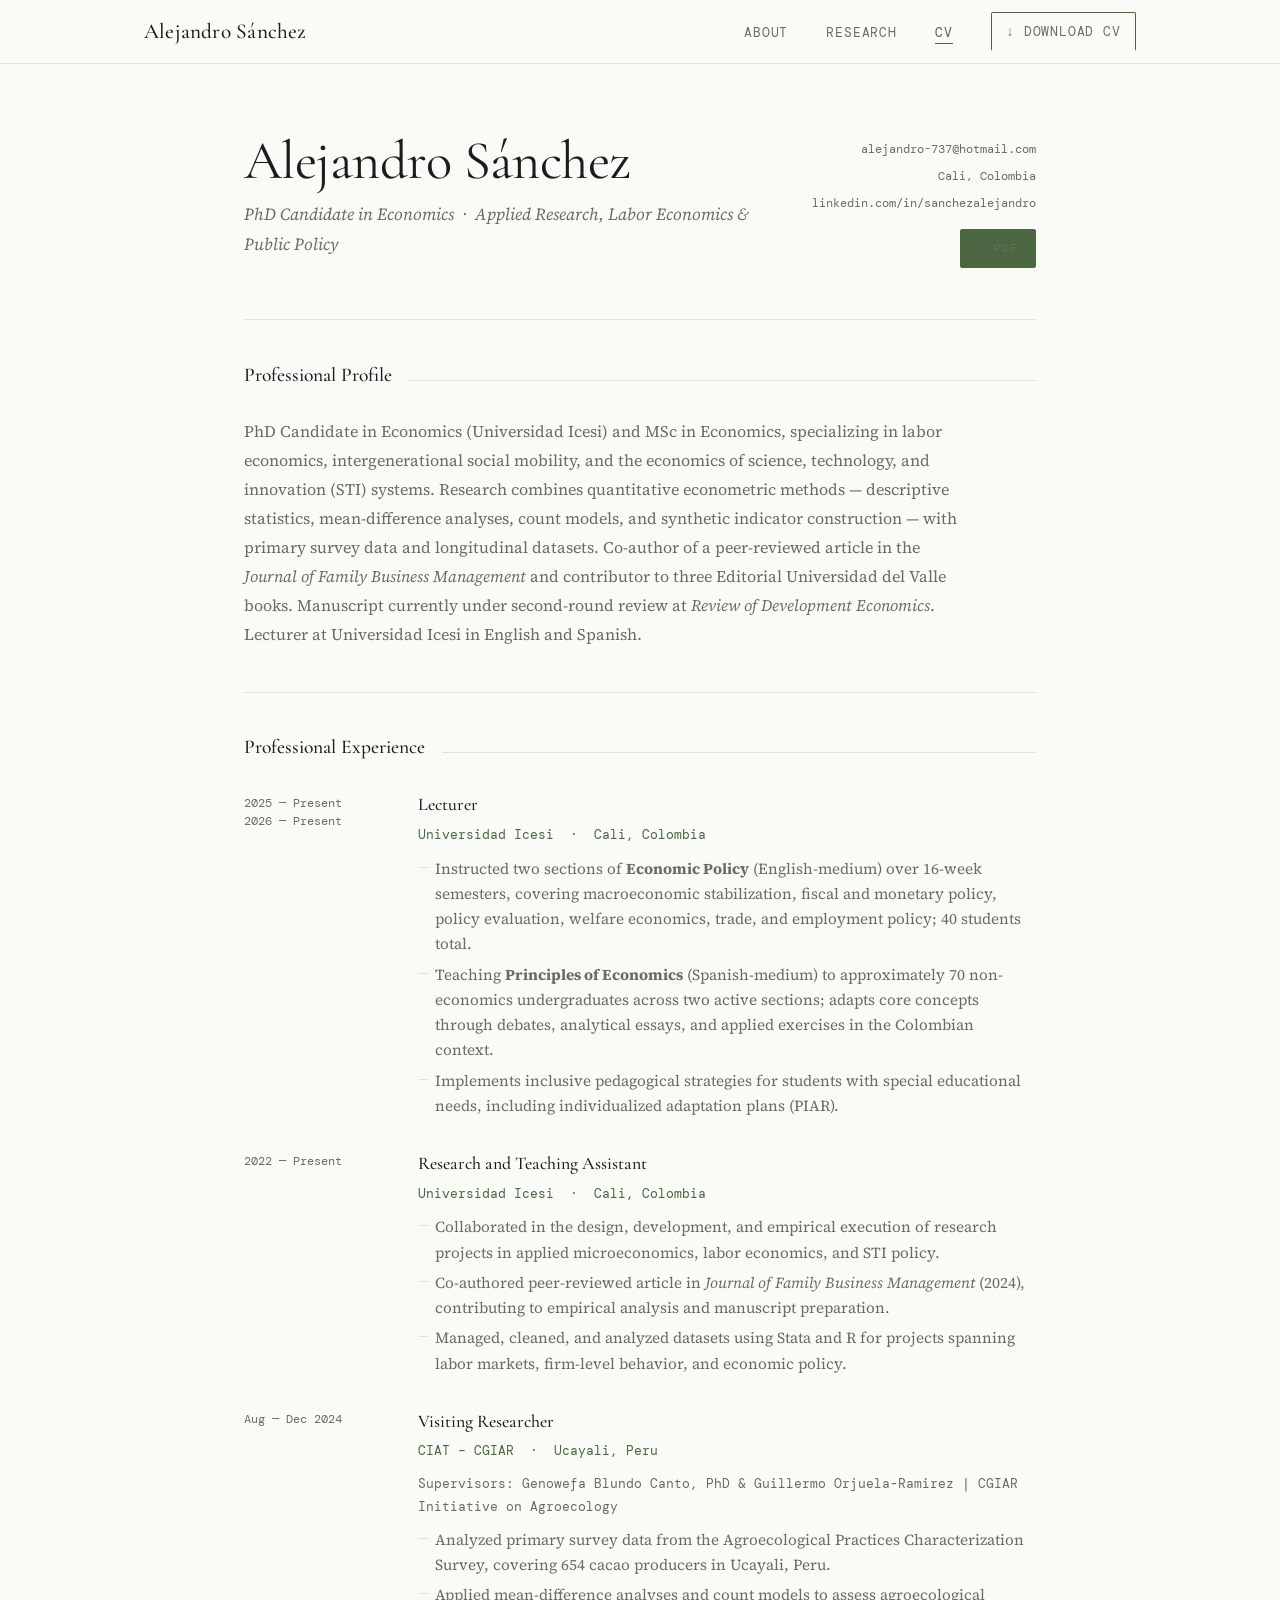
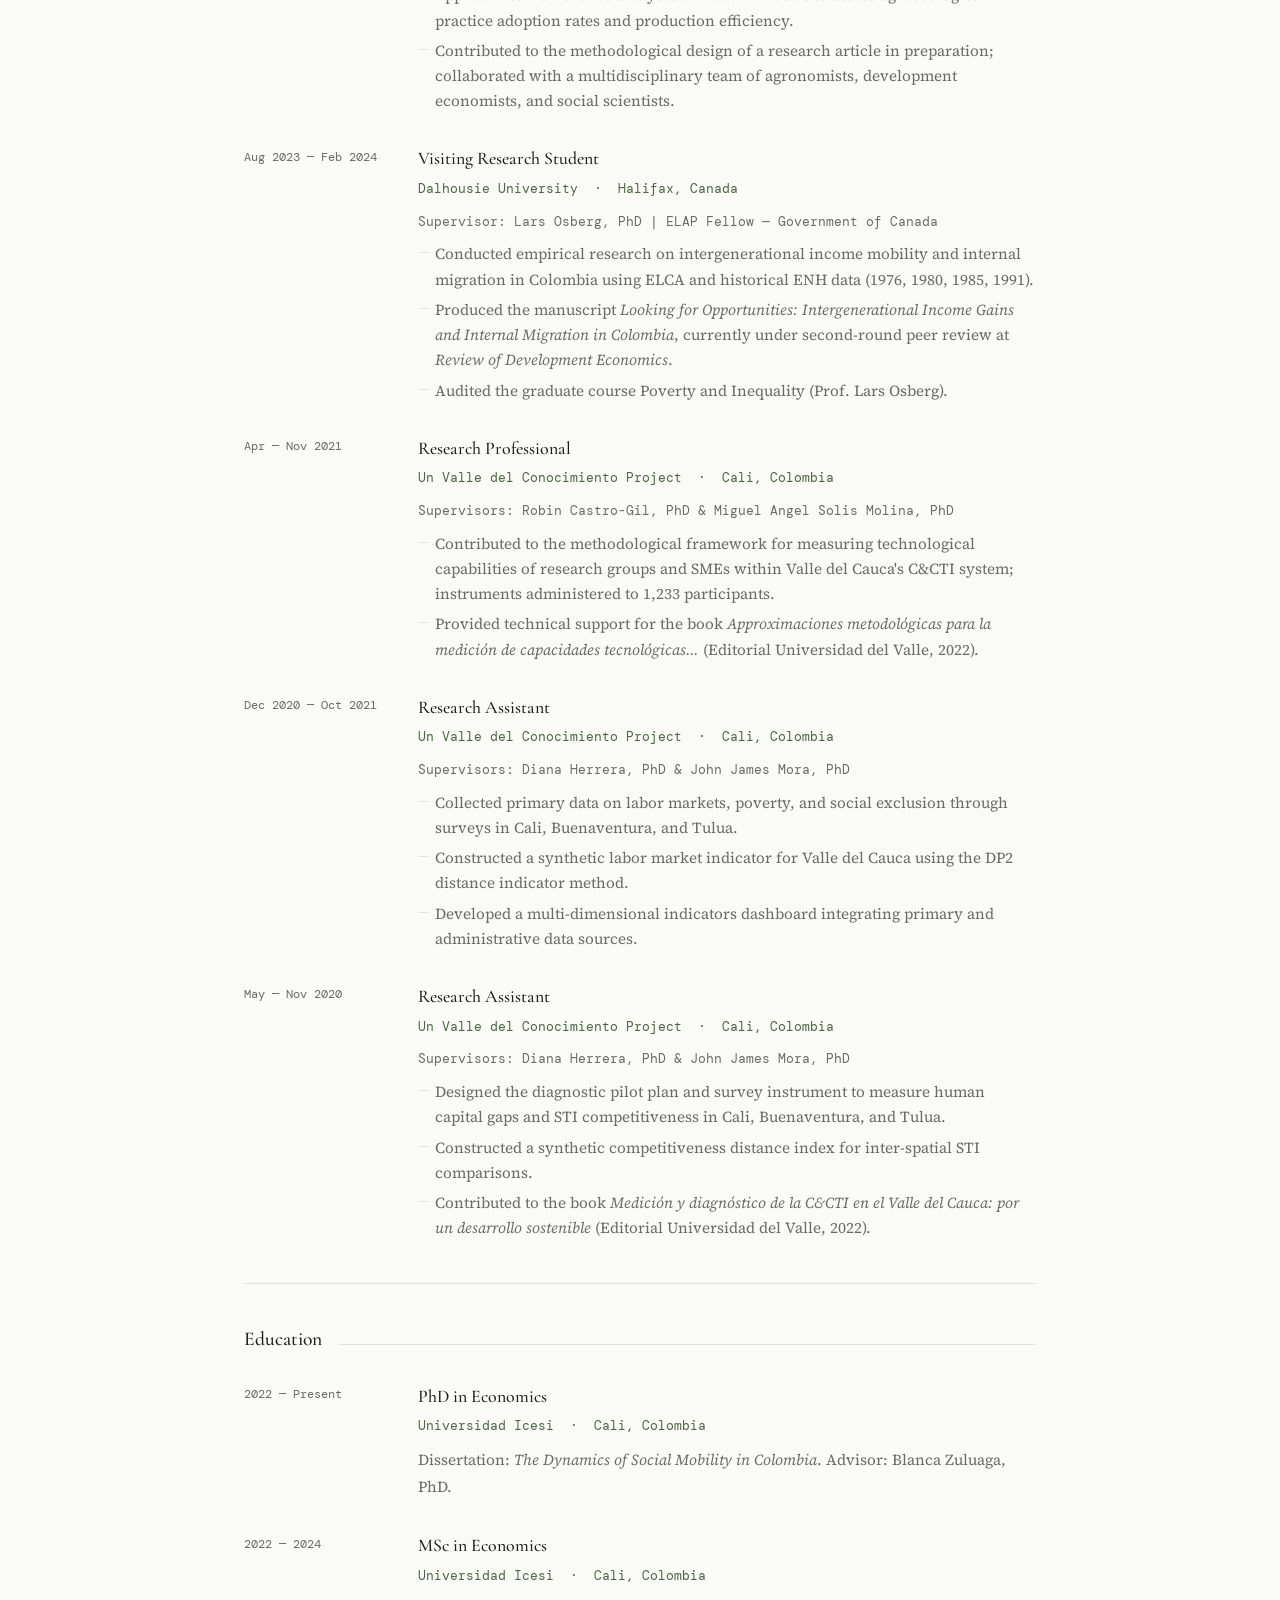
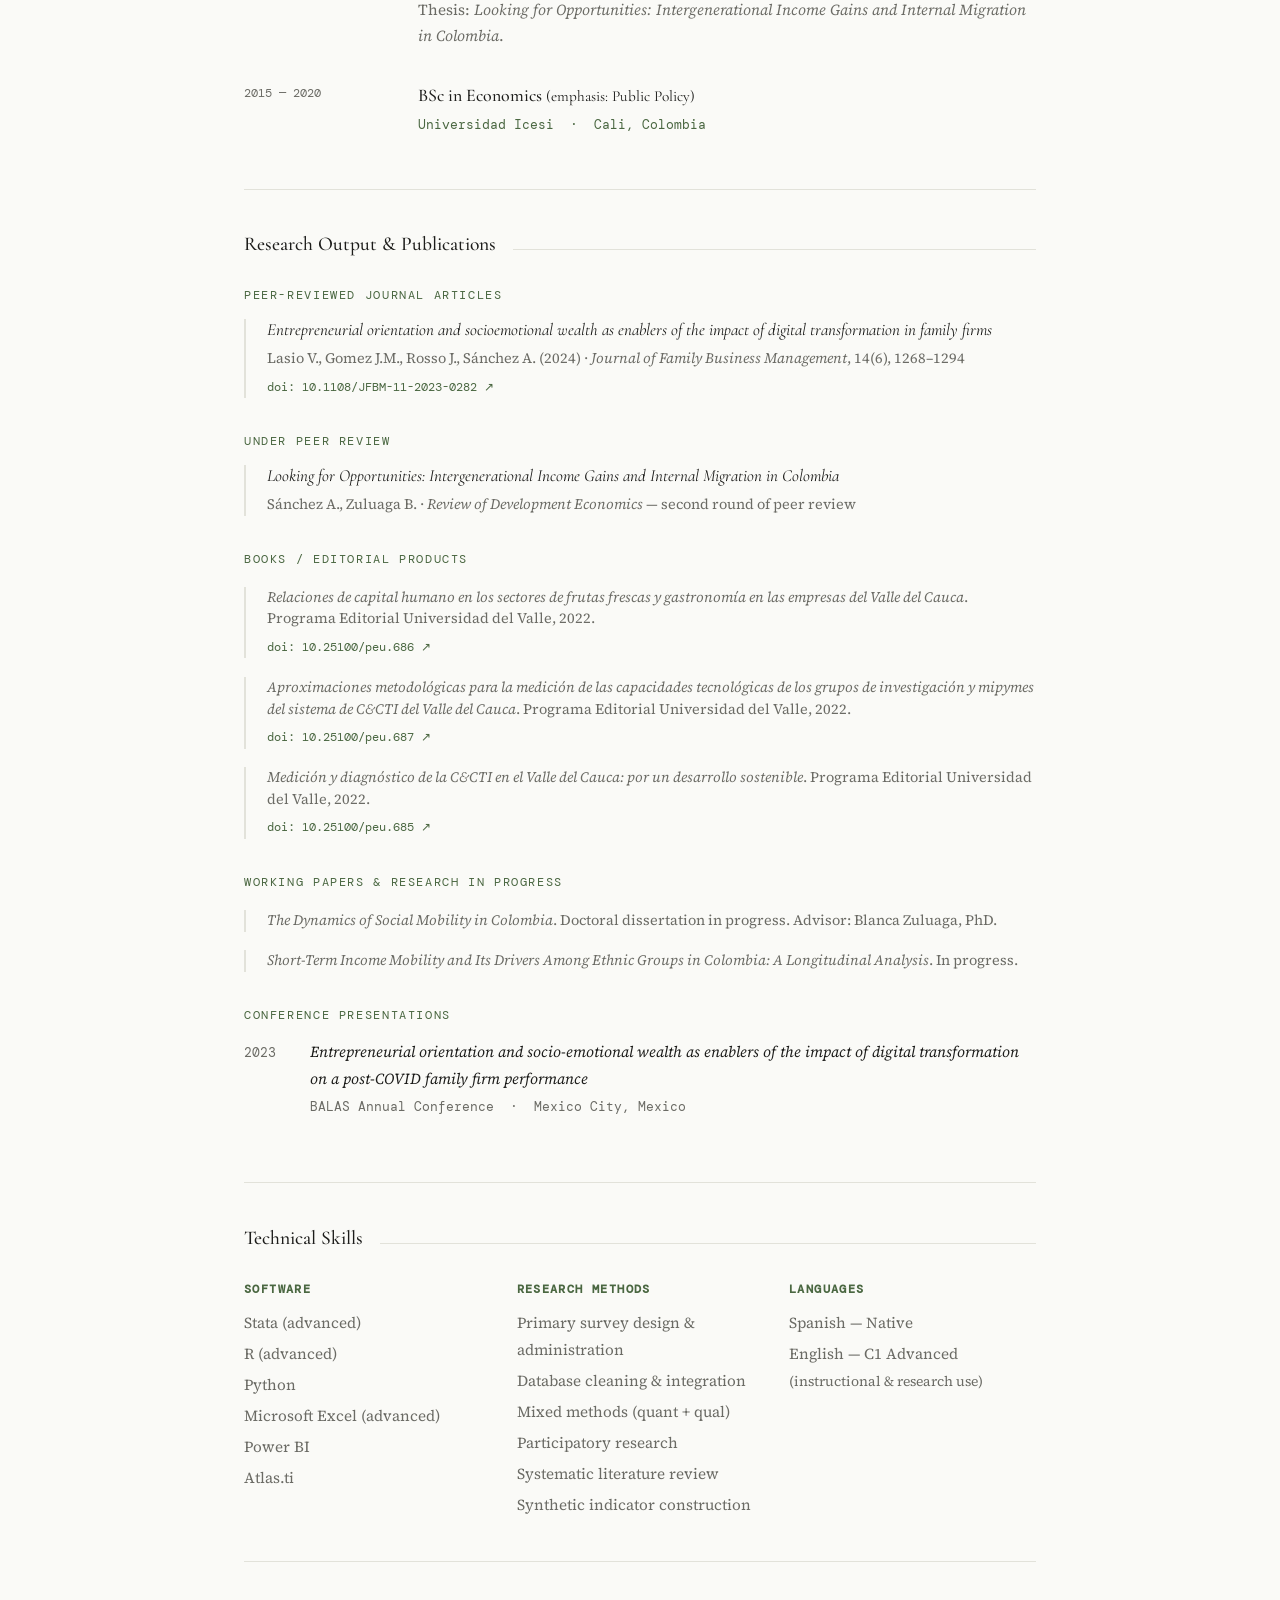
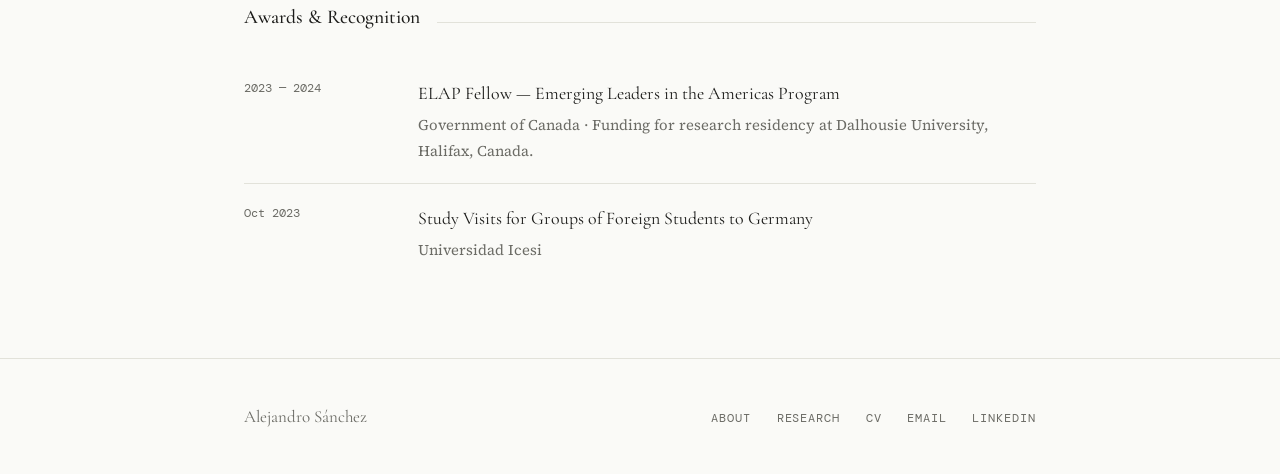
==== cv.html @ cd6d00a6 "Initial website upload" ====
<!DOCTYPE html>
<html lang="en">
<head>
  <meta charset="UTF-8" />
  <meta name="viewport" content="width=device-width, initial-scale=1.0" />
  <title>CV — Alejandro Sánchez</title>
  <meta name="description" content="Curriculum Vitae of Alejandro Sánchez, PhD Candidate in Economics at Universidad Icesi." />
  <link rel="stylesheet" href="styles.css" />
</head>
<body>

  <!-- ── Navigation ──────────────────────────────────────── -->
  <nav aria-label="Main navigation">
    <div class="nav-inner">
      <a href="index.html" class="nav-brand">Alejandro Sánchez</a>
      <button class="nav-toggle" aria-label="Toggle menu" aria-expanded="false">
        <span></span><span></span><span></span>
      </button>
      <ul class="nav-links">
        <li><a href="index.html">About</a></li>
        <li><a href="research.html">Research</a></li>
        <li><a href="cv.html">CV</a></li>
        <li>
          <a href="YOUR_CV_FILE.pdf" class="btn btn-outline" download style="padding: 0.4rem 0.85rem; border-radius: 2px;">
            ↓ Download CV
          </a>
        </li>
      </ul>
    </div>
  </nav>

  <!-- ── Main ────────────────────────────────────────────── -->
  <main>
    <div class="container">

      <!-- CV Header -->
      <div class="cv-header">
        <div>
          <div class="cv-name">Alejandro Sánchez</div>
          <div class="cv-headline">PhD Candidate in Economics &nbsp;·&nbsp; Applied Research, Labor Economics &amp; Public Policy</div>
        </div>
        <div class="cv-contact-inline">
          <a href="mailto:alejandro-737@hotmail.com">alejandro-737@hotmail.com</a>
          <span>Cali, Colombia</span>
          <a href="https://linkedin.com/in/sanchezalejandro" target="_blank" rel="noopener">linkedin.com/in/sanchezalejandro</a>
          <a href="YOUR_CV_FILE.pdf" class="btn btn-primary" download style="margin-top: 0.5rem; padding: 0.45rem 1rem;">↓ PDF</a>
        </div>
      </div>

      <!-- Professional Profile -->
      <div class="cv-section">
        <div class="cv-section-head"><h2>Professional Profile</h2></div>
        <p style="font-size: 0.95rem; line-height: 1.8; color: var(--text-muted); max-width: 720px;">
          PhD Candidate in Economics (Universidad Icesi) and MSc in Economics, specializing in labor economics, intergenerational social mobility, and the economics of science, technology, and innovation (STI) systems. Research combines quantitative econometric methods — descriptive statistics, mean-difference analyses, count models, and synthetic indicator construction — with primary survey data and longitudinal datasets. Co-author of a peer-reviewed article in the <em>Journal of Family Business Management</em> and contributor to three Editorial Universidad del Valle books. Manuscript currently under second-round review at <em>Review of Development Economics</em>. Lecturer at Universidad Icesi in English and Spanish.
        </p>
      </div>

      <!-- Professional Experience -->
      <div class="cv-section">
        <div class="cv-section-head"><h2>Professional Experience</h2></div>

        <!-- Lecturer -->
        <div class="cv-entry">
          <div class="cv-entry-date">2025 — Present<br>2026 — Present</div>
          <div class="cv-entry-content">
            <h3>Lecturer</h3>
            <div class="cv-org">Universidad Icesi &nbsp;·&nbsp; Cali, Colombia</div>
            <ul>
              <li>Instructed two sections of <strong>Economic Policy</strong> (English-medium) over 16-week semesters, covering macroeconomic stabilization, fiscal and monetary policy, policy evaluation, welfare economics, trade, and employment policy; 40 students total.</li>
              <li>Teaching <strong>Principles of Economics</strong> (Spanish-medium) to approximately 70 non-economics undergraduates across two active sections; adapts core concepts through debates, analytical essays, and applied exercises in the Colombian context.</li>
              <li>Implements inclusive pedagogical strategies for students with special educational needs, including individualized adaptation plans (PIAR).</li>
            </ul>
          </div>
        </div>

        <!-- RA/TA -->
        <div class="cv-entry">
          <div class="cv-entry-date">2022 — Present</div>
          <div class="cv-entry-content">
            <h3>Research and Teaching Assistant</h3>
            <div class="cv-org">Universidad Icesi &nbsp;·&nbsp; Cali, Colombia</div>
            <ul>
              <li>Collaborated in the design, development, and empirical execution of research projects in applied microeconomics, labor economics, and STI policy.</li>
              <li>Co-authored peer-reviewed article in <em>Journal of Family Business Management</em> (2024), contributing to empirical analysis and manuscript preparation.</li>
              <li>Managed, cleaned, and analyzed datasets using Stata and R for projects spanning labor markets, firm-level behavior, and economic policy.</li>
            </ul>
          </div>
        </div>

        <!-- CIAT -->
        <div class="cv-entry">
          <div class="cv-entry-date">Aug — Dec 2024</div>
          <div class="cv-entry-content">
            <h3>Visiting Researcher</h3>
            <div class="cv-org">CIAT – CGIAR &nbsp;·&nbsp; Ucayali, Peru</div>
            <p style="font-size:0.78rem; color: var(--text-muted); margin-bottom: 0.5rem; font-family: var(--font-mono);">Supervisors: Genowefa Blundo Canto, PhD &amp; Guillermo Orjuela-Ramirez | CGIAR Initiative on Agroecology</p>
            <ul>
              <li>Analyzed primary survey data from the Agroecological Practices Characterization Survey, covering 654 cacao producers in Ucayali, Peru.</li>
              <li>Applied mean-difference analyses and count models to assess agroecological practice adoption rates and production efficiency.</li>
              <li>Contributed to the methodological design of a research article in preparation; collaborated with a multidisciplinary team of agronomists, development economists, and social scientists.</li>
            </ul>
          </div>
        </div>

        <!-- Dalhousie -->
        <div class="cv-entry">
          <div class="cv-entry-date">Aug 2023 — Feb 2024</div>
          <div class="cv-entry-content">
            <h3>Visiting Research Student</h3>
            <div class="cv-org">Dalhousie University &nbsp;·&nbsp; Halifax, Canada</div>
            <p style="font-size:0.78rem; color: var(--text-muted); margin-bottom: 0.5rem; font-family: var(--font-mono);">Supervisor: Lars Osberg, PhD | ELAP Fellow — Government of Canada</p>
            <ul>
              <li>Conducted empirical research on intergenerational income mobility and internal migration in Colombia using ELCA and historical ENH data (1976, 1980, 1985, 1991).</li>
              <li>Produced the manuscript <em>Looking for Opportunities: Intergenerational Income Gains and Internal Migration in Colombia</em>, currently under second-round peer review at <em>Review of Development Economics</em>.</li>
              <li>Audited the graduate course Poverty and Inequality (Prof. Lars Osberg).</li>
            </ul>
          </div>
        </div>

        <!-- Research Professional -->
        <div class="cv-entry">
          <div class="cv-entry-date">Apr — Nov 2021</div>
          <div class="cv-entry-content">
            <h3>Research Professional</h3>
            <div class="cv-org">Un Valle del Conocimiento Project &nbsp;·&nbsp; Cali, Colombia</div>
            <p style="font-size:0.78rem; color: var(--text-muted); margin-bottom: 0.5rem; font-family: var(--font-mono);">Supervisors: Robin Castro-Gil, PhD &amp; Miguel Angel Solis Molina, PhD</p>
            <ul>
              <li>Contributed to the methodological framework for measuring technological capabilities of research groups and SMEs within Valle del Cauca's C&amp;CTI system; instruments administered to 1,233 participants.</li>
              <li>Provided technical support for the book <em>Approximaciones metodológicas para la medición de capacidades tecnológicas…</em> (Editorial Universidad del Valle, 2022).</li>
            </ul>
          </div>
        </div>

        <!-- RA 2020–2021 -->
        <div class="cv-entry">
          <div class="cv-entry-date">Dec 2020 — Oct 2021</div>
          <div class="cv-entry-content">
            <h3>Research Assistant</h3>
            <div class="cv-org">Un Valle del Conocimiento Project &nbsp;·&nbsp; Cali, Colombia</div>
            <p style="font-size:0.78rem; color: var(--text-muted); margin-bottom: 0.5rem; font-family: var(--font-mono);">Supervisors: Diana Herrera, PhD &amp; John James Mora, PhD</p>
            <ul>
              <li>Collected primary data on labor markets, poverty, and social exclusion through surveys in Cali, Buenaventura, and Tulua.</li>
              <li>Constructed a synthetic labor market indicator for Valle del Cauca using the DP2 distance indicator method.</li>
              <li>Developed a multi-dimensional indicators dashboard integrating primary and administrative data sources.</li>
            </ul>
          </div>
        </div>

        <!-- RA 2020 -->
        <div class="cv-entry">
          <div class="cv-entry-date">May — Nov 2020</div>
          <div class="cv-entry-content">
            <h3>Research Assistant</h3>
            <div class="cv-org">Un Valle del Conocimiento Project &nbsp;·&nbsp; Cali, Colombia</div>
            <p style="font-size:0.78rem; color: var(--text-muted); margin-bottom: 0.5rem; font-family: var(--font-mono);">Supervisors: Diana Herrera, PhD &amp; John James Mora, PhD</p>
            <ul>
              <li>Designed the diagnostic pilot plan and survey instrument to measure human capital gaps and STI competitiveness in Cali, Buenaventura, and Tulua.</li>
              <li>Constructed a synthetic competitiveness distance index for inter-spatial STI comparisons.</li>
              <li>Contributed to the book <em>Medición y diagnóstico de la C&amp;CTI en el Valle del Cauca: por un desarrollo sostenible</em> (Editorial Universidad del Valle, 2022).</li>
            </ul>
          </div>
        </div>

      </div><!-- /Experience -->

      <!-- Education -->
      <div class="cv-section">
        <div class="cv-section-head"><h2>Education</h2></div>

        <div class="cv-entry">
          <div class="cv-entry-date">2022 — Present</div>
          <div class="cv-entry-content">
            <h3>PhD in Economics</h3>
            <div class="cv-org">Universidad Icesi &nbsp;·&nbsp; Cali, Colombia</div>
            <p style="font-size: 0.9rem; color: var(--text-muted);">Dissertation: <em>The Dynamics of Social Mobility in Colombia</em>. Advisor: Blanca Zuluaga, PhD.</p>
          </div>
        </div>

        <div class="cv-entry">
          <div class="cv-entry-date">2022 — 2024</div>
          <div class="cv-entry-content">
            <h3>MSc in Economics</h3>
            <div class="cv-org">Universidad Icesi &nbsp;·&nbsp; Cali, Colombia</div>
            <p style="font-size: 0.9rem; color: var(--text-muted);">Thesis: <em>Looking for Opportunities: Intergenerational Income Gains and Internal Migration in Colombia</em>.</p>
          </div>
        </div>

        <div class="cv-entry">
          <div class="cv-entry-date">2015 — 2020</div>
          <div class="cv-entry-content">
            <h3>BSc in Economics <span style="font-weight:400; font-size: 0.9rem;">(emphasis: Public Policy)</span></h3>
            <div class="cv-org">Universidad Icesi &nbsp;·&nbsp; Cali, Colombia</div>
          </div>
        </div>
      </div>

      <!-- Research Output -->
      <div class="cv-section">
        <div class="cv-section-head"><h2>Research Output &amp; Publications</h2></div>

        <div style="margin-bottom: 2rem;">
          <div class="section-label" style="margin-bottom: 0.75rem;">Peer-Reviewed Journal Articles</div>
          <div class="pub-item" style="margin-left: 0;">
            <div class="pub-title" style="font-size: 1rem;">Entrepreneurial orientation and socioemotional wealth as enablers of the impact of digital transformation in family firms</div>
            <div class="pub-meta" style="font-size: 0.85rem;">Lasio V., Gomez J.M., Rosso J., Sánchez A. (2024) · <em>Journal of Family Business Management</em>, 14(6), 1268–1294</div>
            <div class="pub-doi"><a href="https://doi.org/10.1108/JFBM-11-2023-0282" target="_blank" rel="noopener">doi: 10.1108/JFBM-11-2023-0282 ↗</a></div>
          </div>
        </div>

        <div style="margin-bottom: 2rem;">
          <div class="section-label" style="margin-bottom: 0.75rem;">Under Peer Review</div>
          <div class="pub-item" style="margin-left: 0;">
            <div class="pub-title" style="font-size: 1rem;">Looking for Opportunities: Intergenerational Income Gains and Internal Migration in Colombia</div>
            <div class="pub-meta" style="font-size: 0.85rem;">Sánchez A., Zuluaga B. · <em>Review of Development Economics</em> — second round of peer review</div>
          </div>
        </div>

        <div style="margin-bottom: 2rem;">
          <div class="section-label" style="margin-bottom: 0.75rem;">Books / Editorial Products</div>
          <div class="pub-list" style="gap: 1.1rem;">
            <div class="pub-item" style="margin-left: 0;">
              <div class="pub-meta" style="font-size: 0.85rem;"><em>Relaciones de capital humano en los sectores de frutas frescas y gastronomía en las empresas del Valle del Cauca</em>. Programa Editorial Universidad del Valle, 2022.</div>
              <div class="pub-doi"><a href="https://doi.org/10.25100/peu.686" target="_blank" rel="noopener">doi: 10.25100/peu.686 ↗</a></div>
            </div>
            <div class="pub-item" style="margin-left: 0;">
              <div class="pub-meta" style="font-size: 0.85rem;"><em>Aproximaciones metodológicas para la medición de las capacidades tecnológicas de los grupos de investigación y mipymes del sistema de C&amp;CTI del Valle del Cauca</em>. Programa Editorial Universidad del Valle, 2022.</div>
              <div class="pub-doi"><a href="https://doi.org/10.25100/peu.687" target="_blank" rel="noopener">doi: 10.25100/peu.687 ↗</a></div>
            </div>
            <div class="pub-item" style="margin-left: 0;">
              <div class="pub-meta" style="font-size: 0.85rem;"><em>Medición y diagnóstico de la C&amp;CTI en el Valle del Cauca: por un desarrollo sostenible</em>. Programa Editorial Universidad del Valle, 2022.</div>
              <div class="pub-doi"><a href="https://doi.org/10.25100/peu.685" target="_blank" rel="noopener">doi: 10.25100/peu.685 ↗</a></div>
            </div>
          </div>
        </div>

        <div style="margin-bottom: 2rem;">
          <div class="section-label" style="margin-bottom: 0.75rem;">Working Papers &amp; Research in Progress</div>
          <div class="pub-list" style="gap: 1.1rem;">
            <div class="pub-item" style="margin-left: 0;">
              <div class="pub-meta" style="font-size: 0.85rem;"><em>The Dynamics of Social Mobility in Colombia</em>. Doctoral dissertation in progress. Advisor: Blanca Zuluaga, PhD.</div>
            </div>
            <div class="pub-item" style="margin-left: 0;">
              <div class="pub-meta" style="font-size: 0.85rem;"><em>Short-Term Income Mobility and Its Drivers Among Ethnic Groups in Colombia: A Longitudinal Analysis</em>. In progress.</div>
            </div>
          </div>
        </div>

        <div>
          <div class="section-label" style="margin-bottom: 0.75rem;">Conference Presentations</div>
          <div class="conf-item" style="padding-top: 0;">
            <div class="conf-year">2023</div>
            <div class="conf-detail">
              <div class="conf-title" style="font-size: 0.9rem;">Entrepreneurial orientation and socio-emotional wealth as enablers of the impact of digital transformation on a post-COVID family firm performance</div>
              <div class="conf-venue">BALAS Annual Conference &nbsp;·&nbsp; Mexico City, Mexico</div>
            </div>
          </div>
        </div>
      </div>

      <!-- Technical Skills -->
      <div class="cv-section">
        <div class="cv-section-head"><h2>Technical Skills</h2></div>
        <div class="skills-columns">
          <div class="skill-group">
            <h4>Software</h4>
            <ul>
              <li>Stata (advanced)</li>
              <li>R (advanced)</li>
              <li>Python</li>
              <li>Microsoft Excel (advanced)</li>
              <li>Power BI</li>
              <li>Atlas.ti</li>
            </ul>
          </div>
          <div class="skill-group">
            <h4>Research Methods</h4>
            <ul>
              <li>Primary survey design &amp; administration</li>
              <li>Database cleaning &amp; integration</li>
              <li>Mixed methods (quant + qual)</li>
              <li>Participatory research</li>
              <li>Systematic literature review</li>
              <li>Synthetic indicator construction</li>
            </ul>
          </div>
          <div class="skill-group">
            <h4>Languages</h4>
            <ul>
              <li>Spanish — Native</li>
              <li>English — C1 Advanced<br><span style="font-size:0.82rem; color: var(--text-muted);">(instructional &amp; research use)</span></li>
            </ul>
          </div>
        </div>
      </div>

      <!-- Awards -->
      <div class="cv-section" style="border-bottom: none;">
        <div class="cv-section-head"><h2>Awards &amp; Recognition</h2></div>

        <div class="award-item">
          <div class="award-year">2023 — 2024</div>
          <div class="award-detail">
            <h4>ELAP Fellow — Emerging Leaders in the Americas Program</h4>
            <p>Government of Canada · Funding for research residency at Dalhousie University, Halifax, Canada.</p>
          </div>
        </div>

        <div class="award-item">
          <div class="award-year">Oct 2023</div>
          <div class="award-detail">
            <h4>Study Visits for Groups of Foreign Students to Germany</h4>
            <p>Universidad Icesi</p>
          </div>
        </div>

      </div>

    </div><!-- /.container -->
  </main>

  <!-- ── Footer ───────────────────────────────────────────── -->
  <footer>
    <div class="container footer-inner">
      <span class="footer-name">Alejandro Sánchez</span>
      <ul class="footer-links">
        <li><a href="index.html">About</a></li>
        <li><a href="research.html">Research</a></li>
        <li><a href="cv.html">CV</a></li>
        <li><a href="mailto:alejandro-737@hotmail.com">Email</a></li>
        <li><a href="https://linkedin.com/in/sanchezalejandro" target="_blank" rel="noopener">LinkedIn</a></li>
      </ul>
    </div>
  </footer>

  <script src="script.js"></script>
</body>
</html>
---- styles.css ----
/* ============================================================
   styles.css — Alejandro Sánchez Academic Personal Site
   Theme: Quiet Editorial / Scholarly Minimalism
   ============================================================ */

/* ── Google Fonts ─────────────────────────────────────────── */
@import url('https://fonts.googleapis.com/css2?family=Cormorant+Garamond:ital,wght@0,300;0,400;0,500;0,600;1,300;1,400&family=Source+Serif+4:ital,opsz,wght@0,8..60,300;0,8..60,400;0,8..60,600;1,8..60,300;1,8..60,400&family=DM+Mono:wght@300;400&display=swap');

/* ── CSS Custom Properties ────────────────────────────────── */
:root {
  --bg:           #FAFAF7;
  --bg-alt:       #F3F3EE;
  --text:         #1C1C1A;
  --text-muted:   #6B6B65;
  --accent:       #4A6741;
  --accent-light: #E8EFDF;
  --border:       #E2E2DA;
  --white:        #FFFFFF;

  --font-display: 'Cormorant Garamond', Georgia, serif;
  --font-body:    'Source Serif 4', Georgia, serif;
  --font-mono:    'DM Mono', 'Courier New', monospace;

  --nav-h:        64px;
  --max-w:        860px;
  --max-w-wide:   1060px;

  --transition:   0.18s ease;
}

/* ── Reset & Base ─────────────────────────────────────────── */
*, *::before, *::after { box-sizing: border-box; margin: 0; padding: 0; }

html { scroll-behavior: smooth; font-size: 17px; }

body {
  font-family: var(--font-body);
  background: var(--bg);
  color: var(--text);
  line-height: 1.75;
  -webkit-font-smoothing: antialiased;
}

img { display: block; max-width: 100%; }

a {
  color: var(--accent);
  text-decoration: none;
  transition: opacity var(--transition);
}
a:hover { opacity: 0.72; }

/* ── Navigation ───────────────────────────────────────────── */
nav {
  position: fixed;
  top: 0; left: 0; right: 0;
  height: var(--nav-h);
  background: rgba(250, 250, 247, 0.94);
  backdrop-filter: blur(8px);
  -webkit-backdrop-filter: blur(8px);
  border-bottom: 1px solid var(--border);
  z-index: 100;
  display: flex;
  align-items: center;
}

.nav-inner {
  width: 100%;
  max-width: var(--max-w-wide);
  margin: 0 auto;
  padding: 0 2rem;
  display: flex;
  align-items: center;
  justify-content: space-between;
}

.nav-brand {
  font-family: var(--font-display);
  font-size: 1.25rem;
  font-weight: 500;
  color: var(--text);
  letter-spacing: 0.01em;
}
.nav-brand:hover { opacity: 1; color: var(--accent); }

.nav-links {
  display: flex;
  gap: 2.25rem;
  list-style: none;
  align-items: center;
}

.nav-links a {
  font-family: var(--font-mono);
  font-size: 0.78rem;
  font-weight: 400;
  letter-spacing: 0.06em;
  text-transform: uppercase;
  color: var(--text-muted);
  transition: color var(--transition);
  padding-bottom: 2px;
  border-bottom: 1px solid transparent;
}
.nav-links a:hover,
.nav-links a.active {
  color: var(--accent);
  border-bottom-color: var(--accent);
  opacity: 1;
}

/* Hamburger (mobile) */
.nav-toggle {
  display: none;
  background: none;
  border: none;
  cursor: pointer;
  padding: 4px;
  flex-direction: column;
  gap: 5px;
}
.nav-toggle span {
  display: block;
  width: 22px;
  height: 1.5px;
  background: var(--text);
  transition: var(--transition);
}

/* ── Page Layout ──────────────────────────────────────────── */
main {
  padding-top: var(--nav-h);
  min-height: 100vh;
}

.container {
  max-width: var(--max-w);
  margin: 0 auto;
  padding: 0 2rem;
}

.container-wide {
  max-width: var(--max-w-wide);
  margin: 0 auto;
  padding: 0 2rem;
}

/* ── Page Hero ────────────────────────────────────────────── */
.page-hero {
  padding: 5rem 0 3.5rem;
  border-bottom: 1px solid var(--border);
}

.page-hero .label {
  font-family: var(--font-mono);
  font-size: 0.72rem;
  letter-spacing: 0.12em;
  text-transform: uppercase;
  color: var(--accent);
  margin-bottom: 1rem;
}

.page-hero h1 {
  font-family: var(--font-display);
  font-size: clamp(2.4rem, 5vw, 3.6rem);
  font-weight: 400;
  line-height: 1.18;
  color: var(--text);
  letter-spacing: -0.01em;
}

.page-hero .subtitle {
  margin-top: 1rem;
  font-size: 1.05rem;
  color: var(--text-muted);
  font-style: italic;
  font-weight: 300;
}

/* ── Section Styles ───────────────────────────────────────── */
section {
  padding: 3.5rem 0;
  border-bottom: 1px solid var(--border);
}
section:last-child { border-bottom: none; }

.section-label {
  font-family: var(--font-mono);
  font-size: 0.68rem;
  letter-spacing: 0.14em;
  text-transform: uppercase;
  color: var(--accent);
  margin-bottom: 0.6rem;
}

h2 {
  font-family: var(--font-display);
  font-size: clamp(1.6rem, 3vw, 2.1rem);
  font-weight: 400;
  line-height: 1.25;
  margin-bottom: 1.75rem;
  color: var(--text);
}

h3 {
  font-family: var(--font-display);
  font-size: 1.3rem;
  font-weight: 500;
  margin-bottom: 0.4rem;
  color: var(--text);
}

p { margin-bottom: 1rem; }
p:last-child { margin-bottom: 0; }

/* ── About Page ───────────────────────────────────────────── */
.about-intro {
  display: grid;
  grid-template-columns: 1fr 1fr;
  gap: 4rem;
  align-items: start;
}

.about-intro .bio p {
  font-size: 1.05rem;
  line-height: 1.85;
}

.about-aside {
  position: sticky;
  top: calc(var(--nav-h) + 2rem);
}

.aside-card {
  background: var(--bg-alt);
  border: 1px solid var(--border);
  border-radius: 2px;
  padding: 1.75rem;
}

.aside-card h4 {
  font-family: var(--font-mono);
  font-size: 0.68rem;
  letter-spacing: 0.14em;
  text-transform: uppercase;
  color: var(--accent);
  margin-bottom: 1rem;
}

.interest-list, .methods-list {
  list-style: none;
  display: flex;
  flex-wrap: wrap;
  gap: 0.5rem;
}

.tag {
  font-family: var(--font-mono);
  font-size: 0.72rem;
  padding: 0.3rem 0.7rem;
  background: var(--white);
  border: 1px solid var(--border);
  color: var(--text-muted);
  border-radius: 2px;
  white-space: nowrap;
}

.contact-list {
  list-style: none;
  display: flex;
  flex-direction: column;
  gap: 0.55rem;
  margin-bottom: 1.25rem;
}

.contact-list li {
  font-family: var(--font-mono);
  font-size: 0.78rem;
  color: var(--text-muted);
  display: flex;
  align-items: center;
  gap: 0.5rem;
}

.contact-list a {
  color: var(--text);
}
.contact-list a:hover { color: var(--accent); opacity: 1; }

/* ── Buttons ──────────────────────────────────────────────── */
.btn {
  display: inline-flex;
  align-items: center;
  gap: 0.5rem;
  font-family: var(--font-mono);
  font-size: 0.75rem;
  letter-spacing: 0.08em;
  text-transform: uppercase;
  padding: 0.65rem 1.25rem;
  border: 1px solid currentColor;
  border-radius: 2px;
  transition: all var(--transition);
  cursor: pointer;
}

.btn-primary {
  background: var(--accent);
  color: var(--white);
  border-color: var(--accent);
}
.btn-primary:hover {
  background: transparent;
  color: var(--accent);
  opacity: 1;
}

.btn-outline {
  background: transparent;
  color: var(--accent);
  border-color: var(--accent);
}
.btn-outline:hover {
  background: var(--accent);
  color: var(--white);
  opacity: 1;
}

.btn-ghost {
  background: transparent;
  color: var(--text-muted);
  border-color: var(--border);
}
.btn-ghost:hover {
  color: var(--accent);
  border-color: var(--accent);
  opacity: 1;
}

/* ── Research Page ────────────────────────────────────────── */
.research-intro {
  font-size: 1.05rem;
  line-height: 1.85;
  max-width: 680px;
}

.project-grid {
  display: grid;
  gap: 1.5rem;
  margin-top: 1.5rem;
}

.project-card {
  background: var(--bg-alt);
  border: 1px solid var(--border);
  border-radius: 2px;
  padding: 1.75rem;
  border-left: 3px solid var(--accent);
  transition: border-color var(--transition);
}

.project-card:hover { border-left-color: var(--text); }

.project-card .project-meta {
  font-family: var(--font-mono);
  font-size: 0.68rem;
  letter-spacing: 0.1em;
  text-transform: uppercase;
  color: var(--accent);
  margin-bottom: 0.6rem;
}

.project-card h3 {
  font-size: 1.15rem;
  margin-bottom: 0.65rem;
}

.project-card p {
  font-size: 0.95rem;
  color: var(--text-muted);
  line-height: 1.7;
}

/* Publications */
.pub-list {
  display: flex;
  flex-direction: column;
  gap: 1.75rem;
  margin-top: 1rem;
}

.pub-item {
  padding-left: 1.25rem;
  border-left: 2px solid var(--border);
  transition: border-color var(--transition);
}
.pub-item:hover { border-left-color: var(--accent); }

.pub-item .pub-type {
  font-family: var(--font-mono);
  font-size: 0.65rem;
  letter-spacing: 0.12em;
  text-transform: uppercase;
  color: var(--accent);
  margin-bottom: 0.35rem;
}

.pub-item .pub-title {
  font-family: var(--font-display);
  font-size: 1.1rem;
  font-style: italic;
  font-weight: 400;
  line-height: 1.35;
  margin-bottom: 0.35rem;
}

.pub-item .pub-meta {
  font-size: 0.875rem;
  color: var(--text-muted);
  line-height: 1.5;
}

.pub-item .pub-doi {
  font-family: var(--font-mono);
  font-size: 0.72rem;
  margin-top: 0.4rem;
  color: var(--accent);
}

/* Methods grid */
.methods-grid {
  display: grid;
  grid-template-columns: repeat(auto-fill, minmax(200px, 1fr));
  gap: 1rem;
  margin-top: 1rem;
}

.method-item {
  background: var(--bg-alt);
  border: 1px solid var(--border);
  padding: 1rem 1.25rem;
  border-radius: 2px;
}

.method-item h4 {
  font-family: var(--font-mono);
  font-size: 0.72rem;
  letter-spacing: 0.08em;
  text-transform: uppercase;
  color: var(--accent);
  margin-bottom: 0.4rem;
}

.method-item p {
  font-size: 0.88rem;
  color: var(--text-muted);
}

/* Conference */
.conf-item {
  display: flex;
  gap: 1.5rem;
  padding: 1.25rem 0;
  border-bottom: 1px solid var(--border);
}
.conf-item:last-child { border-bottom: none; }

.conf-year {
  font-family: var(--font-mono);
  font-size: 0.75rem;
  color: var(--text-muted);
  min-width: 40px;
  padding-top: 0.15rem;
}

.conf-detail .conf-title {
  font-style: italic;
  margin-bottom: 0.2rem;
}

.conf-detail .conf-venue {
  font-family: var(--font-mono);
  font-size: 0.75rem;
  color: var(--text-muted);
}

/* ── CV Page ──────────────────────────────────────────────── */
.cv-header {
  display: flex;
  align-items: flex-start;
  justify-content: space-between;
  gap: 2rem;
  padding: 4rem 0 3rem;
  border-bottom: 1px solid var(--border);
}

.cv-name {
  font-family: var(--font-display);
  font-size: clamp(2.2rem, 4.5vw, 3.2rem);
  font-weight: 400;
  line-height: 1.1;
  letter-spacing: -0.01em;
}

.cv-headline {
  font-size: 1rem;
  color: var(--text-muted);
  margin-top: 0.5rem;
  font-style: italic;
}

.cv-contact-inline {
  display: flex;
  flex-direction: column;
  gap: 0.35rem;
  align-items: flex-end;
  padding-top: 0.4rem;
}

.cv-contact-inline span,
.cv-contact-inline a {
  font-family: var(--font-mono);
  font-size: 0.72rem;
  color: var(--text-muted);
}
.cv-contact-inline a:hover { color: var(--accent); opacity: 1; }

/* CV Sections */
.cv-section {
  padding: 2.5rem 0;
  border-bottom: 1px solid var(--border);
}
.cv-section:last-child { border-bottom: none; }

.cv-section-head {
  display: flex;
  align-items: baseline;
  gap: 1rem;
  margin-bottom: 1.75rem;
}

.cv-section-head h2 {
  font-size: 1.15rem;
  font-family: var(--font-display);
  font-weight: 500;
  text-transform: none;
  margin-bottom: 0;
  letter-spacing: 0;
}

.cv-section-head::after {
  content: '';
  flex: 1;
  height: 1px;
  background: var(--border);
}

/* CV Entry */
.cv-entry {
  display: grid;
  grid-template-columns: 140px 1fr;
  gap: 1rem 2rem;
  margin-bottom: 1.75rem;
}
.cv-entry:last-child { margin-bottom: 0; }

.cv-entry-date {
  font-family: var(--font-mono);
  font-size: 0.72rem;
  color: var(--text-muted);
  padding-top: 0.25rem;
  line-height: 1.5;
}

.cv-entry-content h3 {
  font-size: 1.05rem;
  margin-bottom: 0.2rem;
}

.cv-entry-content .cv-org {
  font-family: var(--font-mono);
  font-size: 0.75rem;
  color: var(--accent);
  margin-bottom: 0.55rem;
}

.cv-entry-content ul {
  list-style: none;
  padding: 0;
  display: flex;
  flex-direction: column;
  gap: 0.3rem;
}

.cv-entry-content ul li {
  font-size: 0.9rem;
  color: var(--text-muted);
  line-height: 1.65;
  padding-left: 1rem;
  position: relative;
}

.cv-entry-content ul li::before {
  content: '—';
  position: absolute;
  left: 0;
  color: var(--border);
  font-size: 0.8rem;
}

/* Skills grid on CV */
.skills-columns {
  display: grid;
  grid-template-columns: repeat(auto-fill, minmax(220px, 1fr));
  gap: 1.5rem;
}

.skill-group h4 {
  font-family: var(--font-mono);
  font-size: 0.68rem;
  letter-spacing: 0.12em;
  text-transform: uppercase;
  color: var(--accent);
  margin-bottom: 0.6rem;
}

.skill-group ul {
  list-style: none;
  display: flex;
  flex-direction: column;
  gap: 0.25rem;
}

.skill-group ul li {
  font-size: 0.9rem;
  color: var(--text-muted);
}

/* Award entries */
.award-item {
  display: grid;
  grid-template-columns: 140px 1fr;
  gap: 1rem 2rem;
  padding: 1.1rem 0;
  border-bottom: 1px solid var(--border);
}
.award-item:last-child { border-bottom: none; }

.award-year {
  font-family: var(--font-mono);
  font-size: 0.72rem;
  color: var(--text-muted);
}

.award-detail h4 {
  font-family: var(--font-display);
  font-size: 1.05rem;
  font-weight: 400;
  margin-bottom: 0.2rem;
}

.award-detail p {
  font-size: 0.875rem;
  color: var(--text-muted);
}

/* ── Footer ───────────────────────────────────────────────── */
footer {
  border-top: 1px solid var(--border);
  padding: 2.5rem 0;
  margin-top: 2rem;
}

.footer-inner {
  display: flex;
  align-items: center;
  justify-content: space-between;
  gap: 1.5rem;
}

.footer-name {
  font-family: var(--font-display);
  font-size: 1rem;
  font-weight: 400;
  color: var(--text-muted);
}

.footer-links {
  display: flex;
  gap: 1.5rem;
  list-style: none;
}

.footer-links a {
  font-family: var(--font-mono);
  font-size: 0.7rem;
  letter-spacing: 0.08em;
  text-transform: uppercase;
  color: var(--text-muted);
}
.footer-links a:hover { color: var(--accent); opacity: 1; }

/* ── Utilities ────────────────────────────────────────────── */
.divider {
  height: 1px;
  background: var(--border);
  margin: 2rem 0;
}

.text-muted { color: var(--text-muted); }
.text-accent { color: var(--accent); }
.mono { font-family: var(--font-mono); font-size: 0.8rem; }

/* ── Responsive ───────────────────────────────────────────── */
@media (max-width: 720px) {
  :root { --nav-h: 56px; }
  html { font-size: 16px; }

  .nav-toggle { display: flex; }

  .nav-links {
    display: none;
    position: absolute;
    top: var(--nav-h);
    left: 0; right: 0;
    flex-direction: column;
    background: var(--bg);
    border-bottom: 1px solid var(--border);
    padding: 1.5rem 2rem;
    gap: 1.25rem;
    text-align: left;
  }
  .nav-links.open { display: flex; }
  .nav-links a { font-size: 0.85rem; }

  .about-intro { grid-template-columns: 1fr; gap: 2.5rem; }
  .about-aside { position: static; }

  .cv-header { flex-direction: column; gap: 1rem; }
  .cv-contact-inline { align-items: flex-start; }

  .cv-entry { grid-template-columns: 1fr; gap: 0.3rem; }
  .cv-entry-date { font-size: 0.68rem; }

  .award-item { grid-template-columns: 1fr; gap: 0.3rem; }

  .footer-inner { flex-direction: column; align-items: flex-start; gap: 1rem; }

  .conf-item { flex-direction: column; gap: 0.4rem; }

  .methods-grid { grid-template-columns: 1fr 1fr; }
}

@media (max-width: 480px) {
  .container, .container-wide { padding: 0 1.25rem; }
  .methods-grid { grid-template-columns: 1fr; }
  .page-hero { padding: 3.5rem 0 2.5rem; }
}
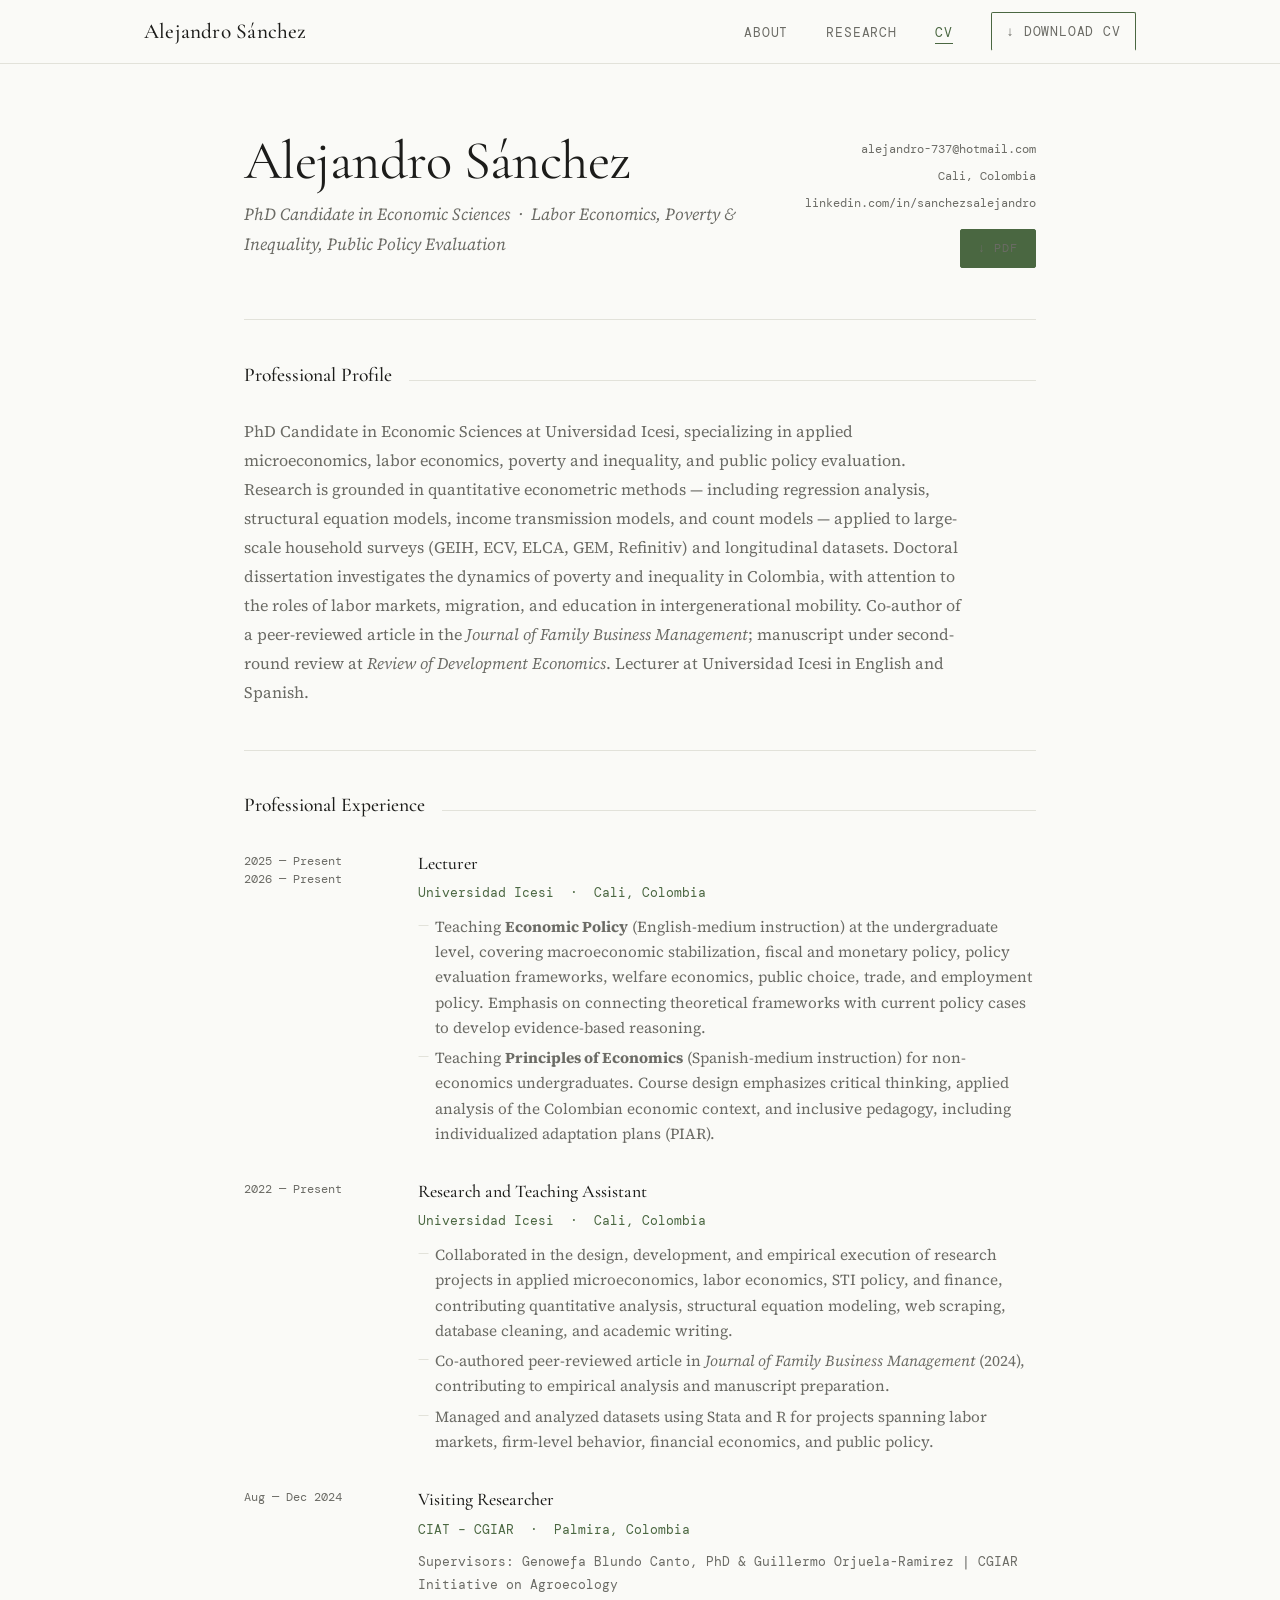
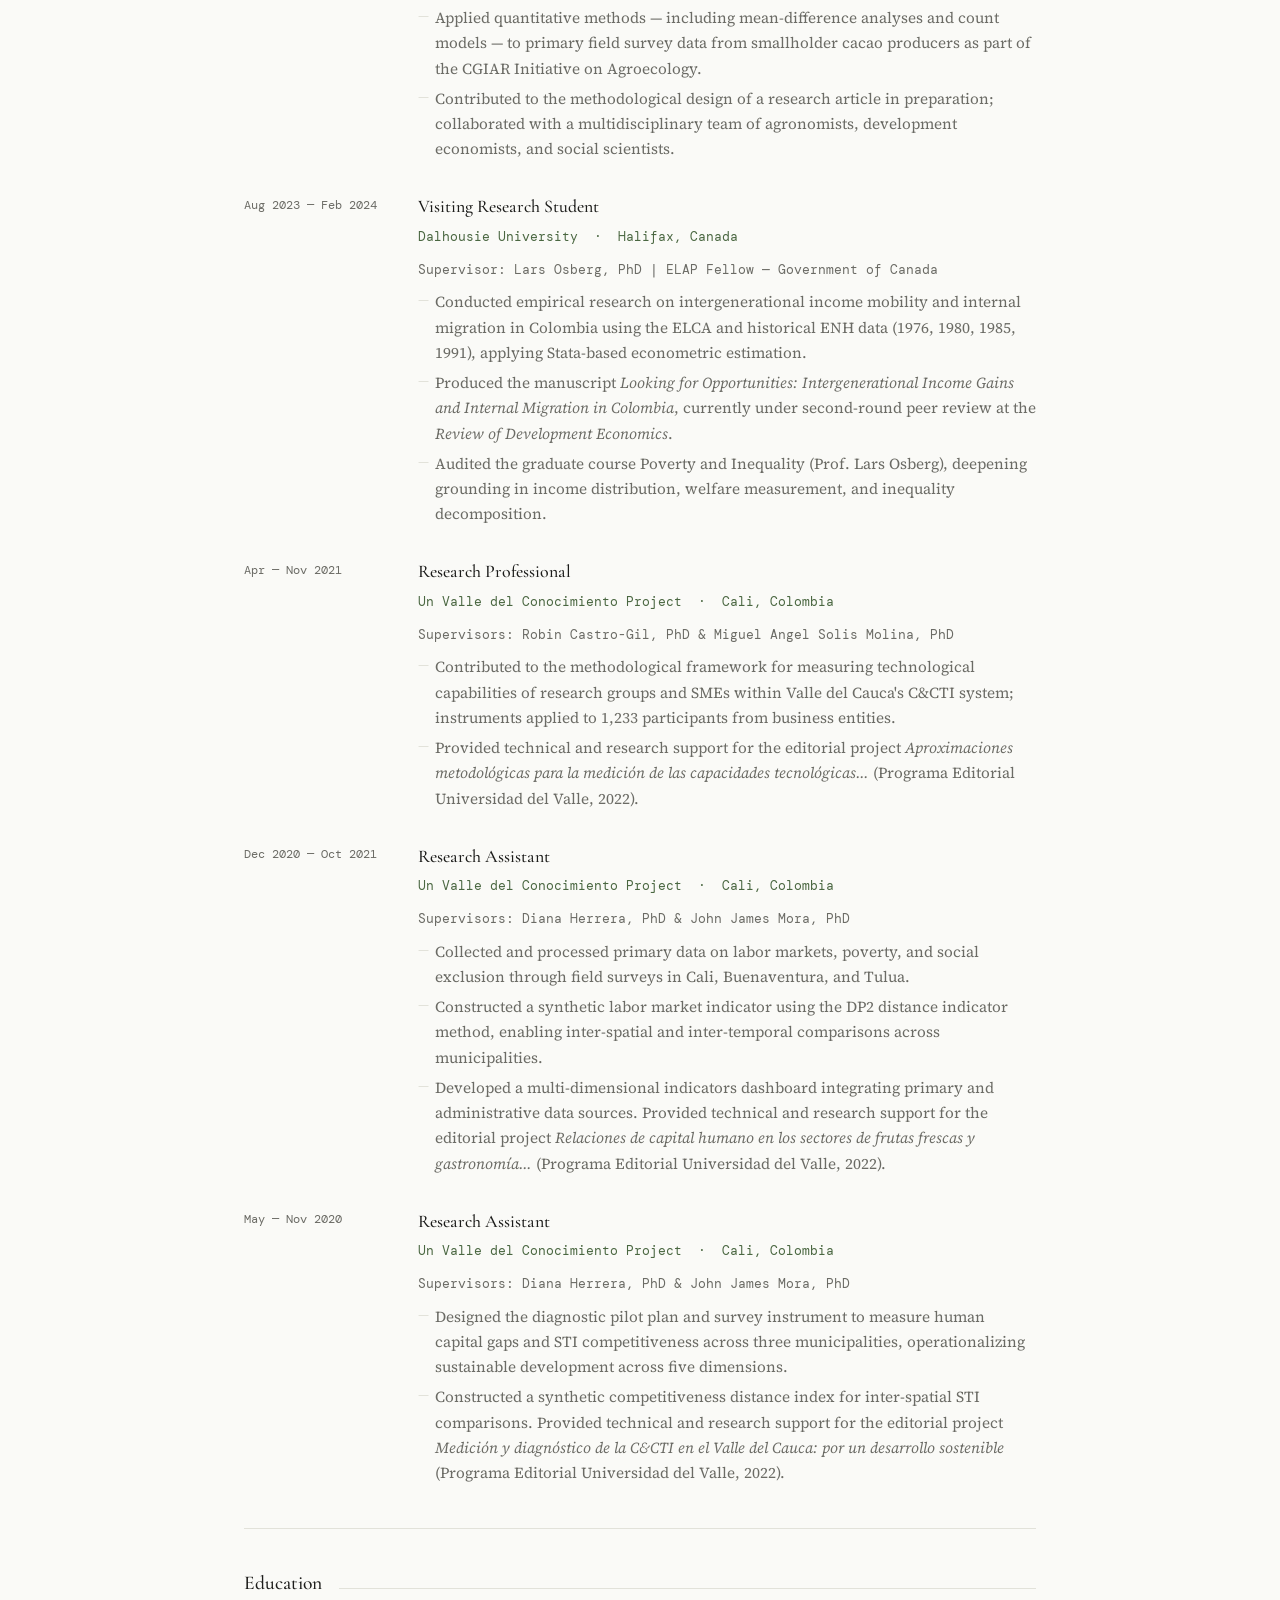
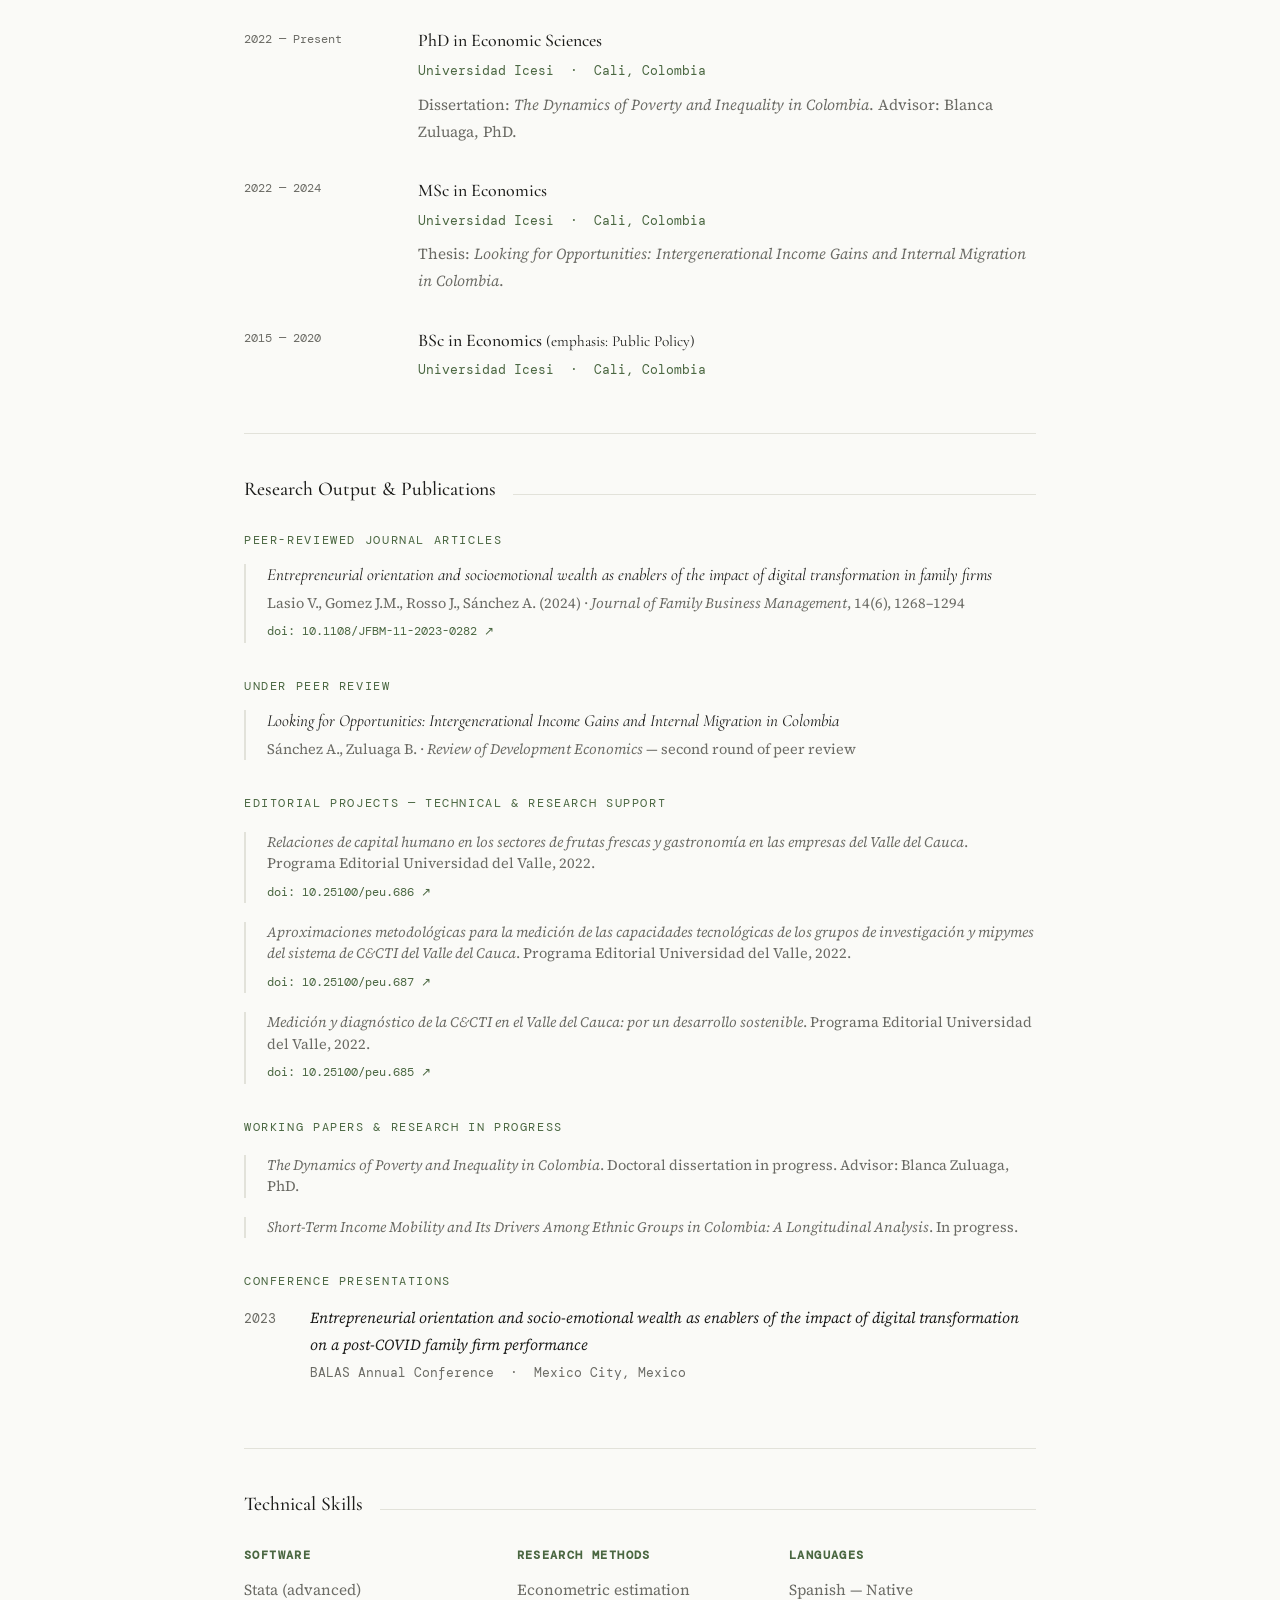
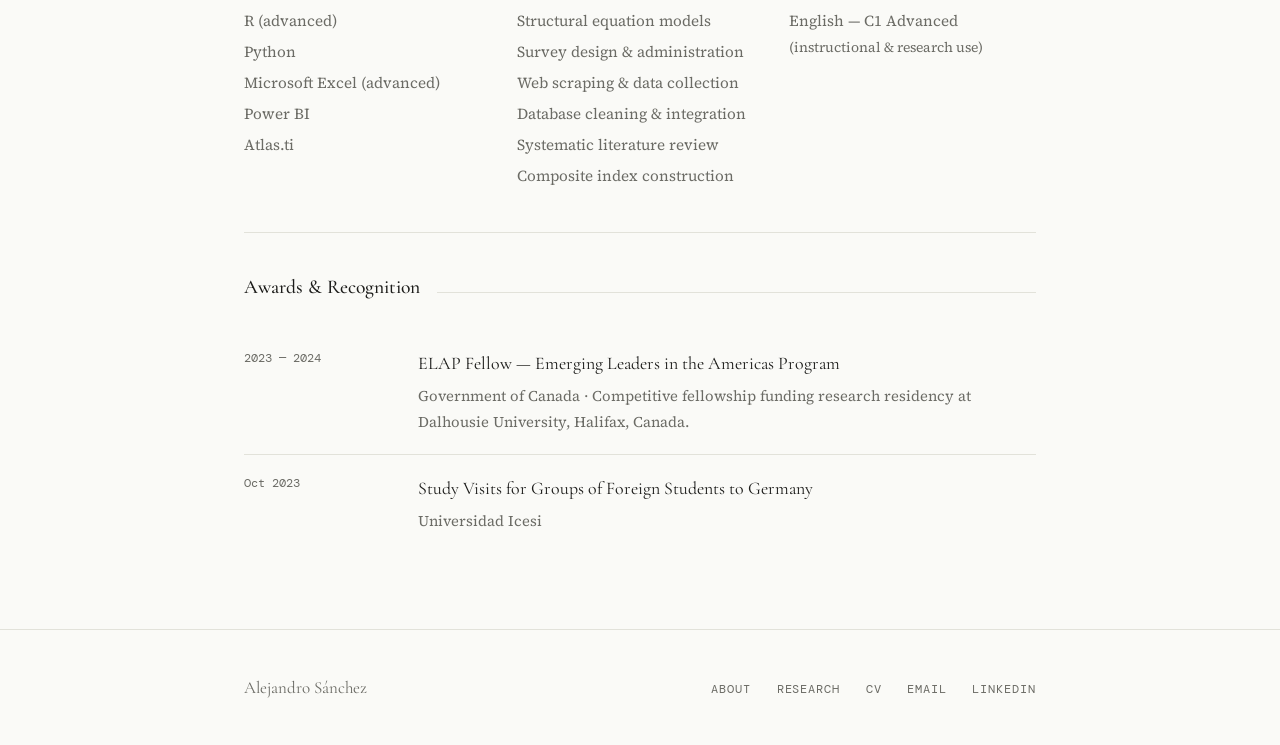
==== commit 6edbce17: "Add files via upload" ====
--- a/cv.html
+++ b/cv.html
@@ -4,7 +4,7 @@
   <meta charset="UTF-8" />
   <meta name="viewport" content="width=device-width, initial-scale=1.0" />
   <title>CV — Alejandro Sánchez</title>
-  <meta name="description" content="Curriculum Vitae of Alejandro Sánchez, PhD Candidate in Economics at Universidad Icesi." />
+  <meta name="description" content="Curriculum Vitae of Alejandro Sánchez, PhD Candidate in Economic Sciences at Universidad Icesi." />
   <link rel="stylesheet" href="styles.css" />
 </head>
 <body>
@@ -37,12 +37,12 @@
       <div class="cv-header">
         <div>
           <div class="cv-name">Alejandro Sánchez</div>
-          <div class="cv-headline">PhD Candidate in Economics &nbsp;·&nbsp; Applied Research, Labor Economics &amp; Public Policy</div>
+          <div class="cv-headline">PhD Candidate in Economic Sciences &nbsp;·&nbsp; Labor Economics, Poverty &amp; Inequality, Public Policy Evaluation</div>
         </div>
         <div class="cv-contact-inline">
           <a href="mailto:alejandro-737@hotmail.com">alejandro-737@hotmail.com</a>
           <span>Cali, Colombia</span>
-          <a href="https://linkedin.com/in/sanchezalejandro" target="_blank" rel="noopener">linkedin.com/in/sanchezalejandro</a>
+          <a href="https://www.linkedin.com/in/sanchezsalejandro/" target="_blank" rel="noopener">linkedin.com/in/sanchezsalejandro</a>
           <a href="YOUR_CV_FILE.pdf" class="btn btn-primary" download style="margin-top: 0.5rem; padding: 0.45rem 1rem;">↓ PDF</a>
         </div>
       </div>
@@ -51,7 +51,7 @@
       <div class="cv-section">
         <div class="cv-section-head"><h2>Professional Profile</h2></div>
         <p style="font-size: 0.95rem; line-height: 1.8; color: var(--text-muted); max-width: 720px;">
-          PhD Candidate in Economics (Universidad Icesi) and MSc in Economics, specializing in labor economics, intergenerational social mobility, and the economics of science, technology, and innovation (STI) systems. Research combines quantitative econometric methods — descriptive statistics, mean-difference analyses, count models, and synthetic indicator construction — with primary survey data and longitudinal datasets. Co-author of a peer-reviewed article in the <em>Journal of Family Business Management</em> and contributor to three Editorial Universidad del Valle books. Manuscript currently under second-round review at <em>Review of Development Economics</em>. Lecturer at Universidad Icesi in English and Spanish.
+          PhD Candidate in Economic Sciences at Universidad Icesi, specializing in applied microeconomics, labor economics, poverty and inequality, and public policy evaluation. Research is grounded in quantitative econometric methods — including regression analysis, structural equation models, income transmission models, and count models — applied to large-scale household surveys (GEIH, ECV, ELCA, GEM, Refinitiv) and longitudinal datasets. Doctoral dissertation investigates the dynamics of poverty and inequality in Colombia, with attention to the roles of labor markets, migration, and education in intergenerational mobility. Co-author of a peer-reviewed article in the <em>Journal of Family Business Management</em>; manuscript under second-round review at <em>Review of Development Economics</em>. Lecturer at Universidad Icesi in English and Spanish.
         </p>
       </div>
 
@@ -66,9 +66,8 @@
             <h3>Lecturer</h3>
             <div class="cv-org">Universidad Icesi &nbsp;·&nbsp; Cali, Colombia</div>
             <ul>
-              <li>Instructed two sections of <strong>Economic Policy</strong> (English-medium) over 16-week semesters, covering macroeconomic stabilization, fiscal and monetary policy, policy evaluation, welfare economics, trade, and employment policy; 40 students total.</li>
-              <li>Teaching <strong>Principles of Economics</strong> (Spanish-medium) to approximately 70 non-economics undergraduates across two active sections; adapts core concepts through debates, analytical essays, and applied exercises in the Colombian context.</li>
-              <li>Implements inclusive pedagogical strategies for students with special educational needs, including individualized adaptation plans (PIAR).</li>
+              <li>Teaching <strong>Economic Policy</strong> (English-medium instruction) at the undergraduate level, covering macroeconomic stabilization, fiscal and monetary policy, policy evaluation frameworks, welfare economics, public choice, trade, and employment policy. Emphasis on connecting theoretical frameworks with current policy cases to develop evidence-based reasoning.</li>
+              <li>Teaching <strong>Principles of Economics</strong> (Spanish-medium instruction) for non-economics undergraduates. Course design emphasizes critical thinking, applied analysis of the Colombian economic context, and inclusive pedagogy, including individualized adaptation plans (PIAR).</li>
             </ul>
           </div>
         </div>
@@ -80,9 +79,9 @@
             <h3>Research and Teaching Assistant</h3>
             <div class="cv-org">Universidad Icesi &nbsp;·&nbsp; Cali, Colombia</div>
             <ul>
-              <li>Collaborated in the design, development, and empirical execution of research projects in applied microeconomics, labor economics, and STI policy.</li>
+              <li>Collaborated in the design, development, and empirical execution of research projects in applied microeconomics, labor economics, STI policy, and finance, contributing quantitative analysis, structural equation modeling, web scraping, database cleaning, and academic writing.</li>
               <li>Co-authored peer-reviewed article in <em>Journal of Family Business Management</em> (2024), contributing to empirical analysis and manuscript preparation.</li>
-              <li>Managed, cleaned, and analyzed datasets using Stata and R for projects spanning labor markets, firm-level behavior, and economic policy.</li>
+              <li>Managed and analyzed datasets using Stata and R for projects spanning labor markets, firm-level behavior, financial economics, and public policy.</li>
             </ul>
           </div>
         </div>
@@ -92,11 +91,10 @@
           <div class="cv-entry-date">Aug — Dec 2024</div>
           <div class="cv-entry-content">
             <h3>Visiting Researcher</h3>
-            <div class="cv-org">CIAT – CGIAR &nbsp;·&nbsp; Ucayali, Peru</div>
+            <div class="cv-org">CIAT – CGIAR &nbsp;·&nbsp; Palmira, Colombia</div>
             <p style="font-size:0.78rem; color: var(--text-muted); margin-bottom: 0.5rem; font-family: var(--font-mono);">Supervisors: Genowefa Blundo Canto, PhD &amp; Guillermo Orjuela-Ramirez | CGIAR Initiative on Agroecology</p>
             <ul>
-              <li>Analyzed primary survey data from the Agroecological Practices Characterization Survey, covering 654 cacao producers in Ucayali, Peru.</li>
-              <li>Applied mean-difference analyses and count models to assess agroecological practice adoption rates and production efficiency.</li>
+              <li>Applied quantitative methods — including mean-difference analyses and count models — to primary field survey data from smallholder cacao producers as part of the CGIAR Initiative on Agroecology.</li>
               <li>Contributed to the methodological design of a research article in preparation; collaborated with a multidisciplinary team of agronomists, development economists, and social scientists.</li>
             </ul>
           </div>
@@ -110,9 +108,9 @@
             <div class="cv-org">Dalhousie University &nbsp;·&nbsp; Halifax, Canada</div>
             <p style="font-size:0.78rem; color: var(--text-muted); margin-bottom: 0.5rem; font-family: var(--font-mono);">Supervisor: Lars Osberg, PhD | ELAP Fellow — Government of Canada</p>
             <ul>
-              <li>Conducted empirical research on intergenerational income mobility and internal migration in Colombia using ELCA and historical ENH data (1976, 1980, 1985, 1991).</li>
-              <li>Produced the manuscript <em>Looking for Opportunities: Intergenerational Income Gains and Internal Migration in Colombia</em>, currently under second-round peer review at <em>Review of Development Economics</em>.</li>
-              <li>Audited the graduate course Poverty and Inequality (Prof. Lars Osberg).</li>
+              <li>Conducted empirical research on intergenerational income mobility and internal migration in Colombia using the ELCA and historical ENH data (1976, 1980, 1985, 1991), applying Stata-based econometric estimation.</li>
+              <li>Produced the manuscript <em>Looking for Opportunities: Intergenerational Income Gains and Internal Migration in Colombia</em>, currently under second-round peer review at the <em>Review of Development Economics</em>.</li>
+              <li>Audited the graduate course Poverty and Inequality (Prof. Lars Osberg), deepening grounding in income distribution, welfare measurement, and inequality decomposition.</li>
             </ul>
           </div>
         </div>
@@ -125,8 +123,8 @@
             <div class="cv-org">Un Valle del Conocimiento Project &nbsp;·&nbsp; Cali, Colombia</div>
             <p style="font-size:0.78rem; color: var(--text-muted); margin-bottom: 0.5rem; font-family: var(--font-mono);">Supervisors: Robin Castro-Gil, PhD &amp; Miguel Angel Solis Molina, PhD</p>
             <ul>
-              <li>Contributed to the methodological framework for measuring technological capabilities of research groups and SMEs within Valle del Cauca's C&amp;CTI system; instruments administered to 1,233 participants.</li>
-              <li>Provided technical support for the book <em>Approximaciones metodológicas para la medición de capacidades tecnológicas…</em> (Editorial Universidad del Valle, 2022).</li>
+              <li>Contributed to the methodological framework for measuring technological capabilities of research groups and SMEs within Valle del Cauca's C&amp;CTI system; instruments applied to 1,233 participants from business entities.</li>
+              <li>Provided technical and research support for the editorial project <em>Aproximaciones metodológicas para la medición de las capacidades tecnológicas…</em> (Programa Editorial Universidad del Valle, 2022).</li>
             </ul>
           </div>
         </div>
@@ -139,9 +137,9 @@
             <div class="cv-org">Un Valle del Conocimiento Project &nbsp;·&nbsp; Cali, Colombia</div>
             <p style="font-size:0.78rem; color: var(--text-muted); margin-bottom: 0.5rem; font-family: var(--font-mono);">Supervisors: Diana Herrera, PhD &amp; John James Mora, PhD</p>
             <ul>
-              <li>Collected primary data on labor markets, poverty, and social exclusion through surveys in Cali, Buenaventura, and Tulua.</li>
-              <li>Constructed a synthetic labor market indicator for Valle del Cauca using the DP2 distance indicator method.</li>
-              <li>Developed a multi-dimensional indicators dashboard integrating primary and administrative data sources.</li>
+              <li>Collected and processed primary data on labor markets, poverty, and social exclusion through field surveys in Cali, Buenaventura, and Tulua.</li>
+              <li>Constructed a synthetic labor market indicator using the DP2 distance indicator method, enabling inter-spatial and inter-temporal comparisons across municipalities.</li>
+              <li>Developed a multi-dimensional indicators dashboard integrating primary and administrative data sources. Provided technical and research support for the editorial project <em>Relaciones de capital humano en los sectores de frutas frescas y gastronomía…</em> (Programa Editorial Universidad del Valle, 2022).</li>
             </ul>
           </div>
         </div>
@@ -154,9 +152,8 @@
             <div class="cv-org">Un Valle del Conocimiento Project &nbsp;·&nbsp; Cali, Colombia</div>
             <p style="font-size:0.78rem; color: var(--text-muted); margin-bottom: 0.5rem; font-family: var(--font-mono);">Supervisors: Diana Herrera, PhD &amp; John James Mora, PhD</p>
             <ul>
-              <li>Designed the diagnostic pilot plan and survey instrument to measure human capital gaps and STI competitiveness in Cali, Buenaventura, and Tulua.</li>
-              <li>Constructed a synthetic competitiveness distance index for inter-spatial STI comparisons.</li>
-              <li>Contributed to the book <em>Medición y diagnóstico de la C&amp;CTI en el Valle del Cauca: por un desarrollo sostenible</em> (Editorial Universidad del Valle, 2022).</li>
+              <li>Designed the diagnostic pilot plan and survey instrument to measure human capital gaps and STI competitiveness across three municipalities, operationalizing sustainable development across five dimensions.</li>
+              <li>Constructed a synthetic competitiveness distance index for inter-spatial STI comparisons. Provided technical and research support for the editorial project <em>Medición y diagnóstico de la C&amp;CTI en el Valle del Cauca: por un desarrollo sostenible</em> (Programa Editorial Universidad del Valle, 2022).</li>
             </ul>
           </div>
         </div>
@@ -170,9 +167,9 @@
         <div class="cv-entry">
           <div class="cv-entry-date">2022 — Present</div>
           <div class="cv-entry-content">
-            <h3>PhD in Economics</h3>
-            <div class="cv-org">Universidad Icesi &nbsp;·&nbsp; Cali, Colombia</div>
-            <p style="font-size: 0.9rem; color: var(--text-muted);">Dissertation: <em>The Dynamics of Social Mobility in Colombia</em>. Advisor: Blanca Zuluaga, PhD.</p>
+            <h3>PhD in Economic Sciences</h3>
+            <div class="cv-org">Universidad Icesi &nbsp;·&nbsp; Cali, Colombia</div>
+            <p style="font-size: 0.9rem; color: var(--text-muted);">Dissertation: <em>The Dynamics of Poverty and Inequality in Colombia</em>. Advisor: Blanca Zuluaga, PhD.</p>
           </div>
         </div>
 
@@ -216,7 +213,7 @@
         </div>
 
         <div style="margin-bottom: 2rem;">
-          <div class="section-label" style="margin-bottom: 0.75rem;">Books / Editorial Products</div>
+          <div class="section-label" style="margin-bottom: 0.75rem;">Editorial Projects — Technical &amp; Research Support</div>
           <div class="pub-list" style="gap: 1.1rem;">
             <div class="pub-item" style="margin-left: 0;">
               <div class="pub-meta" style="font-size: 0.85rem;"><em>Relaciones de capital humano en los sectores de frutas frescas y gastronomía en las empresas del Valle del Cauca</em>. Programa Editorial Universidad del Valle, 2022.</div>
@@ -237,7 +234,7 @@
           <div class="section-label" style="margin-bottom: 0.75rem;">Working Papers &amp; Research in Progress</div>
           <div class="pub-list" style="gap: 1.1rem;">
             <div class="pub-item" style="margin-left: 0;">
-              <div class="pub-meta" style="font-size: 0.85rem;"><em>The Dynamics of Social Mobility in Colombia</em>. Doctoral dissertation in progress. Advisor: Blanca Zuluaga, PhD.</div>
+              <div class="pub-meta" style="font-size: 0.85rem;"><em>The Dynamics of Poverty and Inequality in Colombia</em>. Doctoral dissertation in progress. Advisor: Blanca Zuluaga, PhD.</div>
             </div>
             <div class="pub-item" style="margin-left: 0;">
               <div class="pub-meta" style="font-size: 0.85rem;"><em>Short-Term Income Mobility and Its Drivers Among Ethnic Groups in Colombia: A Longitudinal Analysis</em>. In progress.</div>
@@ -275,12 +272,13 @@
           <div class="skill-group">
             <h4>Research Methods</h4>
             <ul>
-              <li>Primary survey design &amp; administration</li>
+              <li>Econometric estimation</li>
+              <li>Structural equation models</li>
+              <li>Survey design &amp; administration</li>
+              <li>Web scraping &amp; data collection</li>
               <li>Database cleaning &amp; integration</li>
-              <li>Mixed methods (quant + qual)</li>
-              <li>Participatory research</li>
               <li>Systematic literature review</li>
-              <li>Synthetic indicator construction</li>
+              <li>Composite index construction</li>
             </ul>
           </div>
           <div class="skill-group">
@@ -301,7 +299,7 @@
           <div class="award-year">2023 — 2024</div>
           <div class="award-detail">
             <h4>ELAP Fellow — Emerging Leaders in the Americas Program</h4>
-            <p>Government of Canada · Funding for research residency at Dalhousie University, Halifax, Canada.</p>
+            <p>Government of Canada · Competitive fellowship funding research residency at Dalhousie University, Halifax, Canada.</p>
           </div>
         </div>
 
@@ -327,7 +325,7 @@
         <li><a href="research.html">Research</a></li>
         <li><a href="cv.html">CV</a></li>
         <li><a href="mailto:alejandro-737@hotmail.com">Email</a></li>
-        <li><a href="https://linkedin.com/in/sanchezalejandro" target="_blank" rel="noopener">LinkedIn</a></li>
+        <li><a href="https://www.linkedin.com/in/sanchezsalejandro/" target="_blank" rel="noopener">LinkedIn</a></li>
       </ul>
     </div>
   </footer>
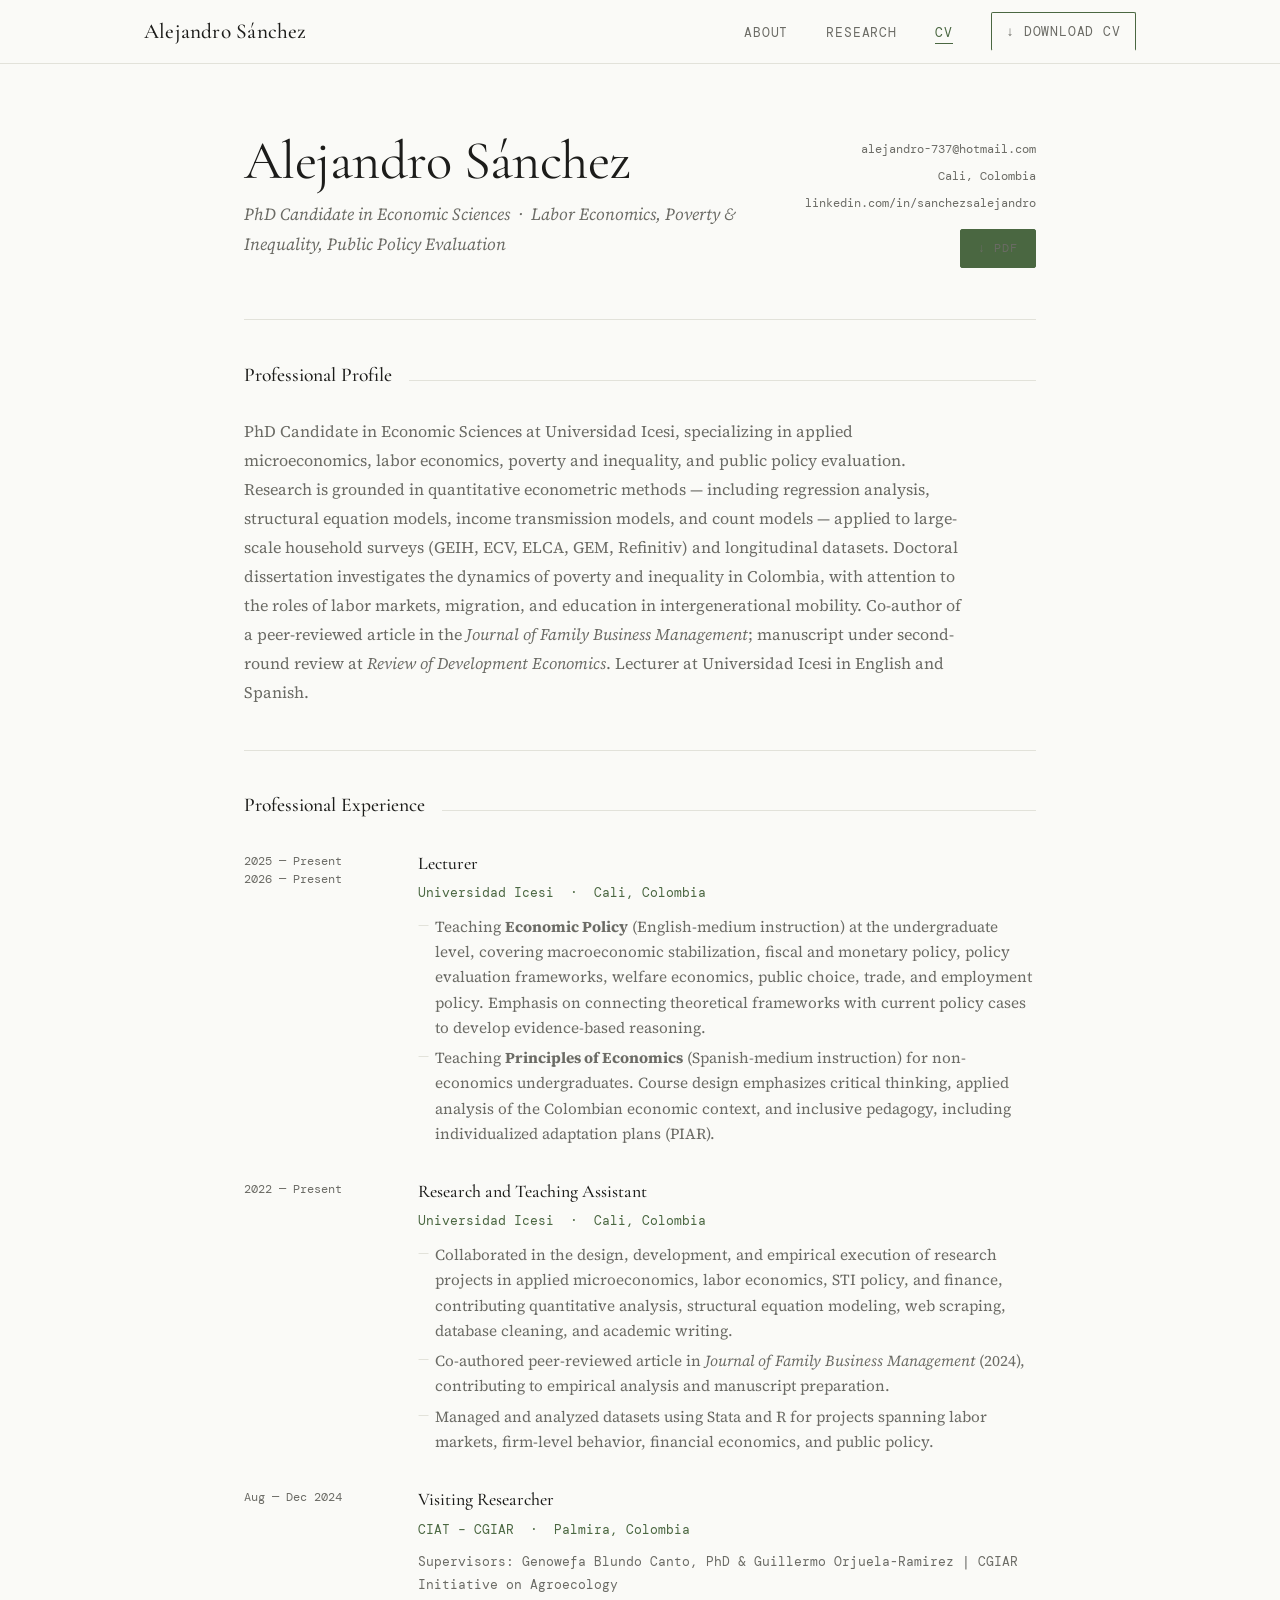
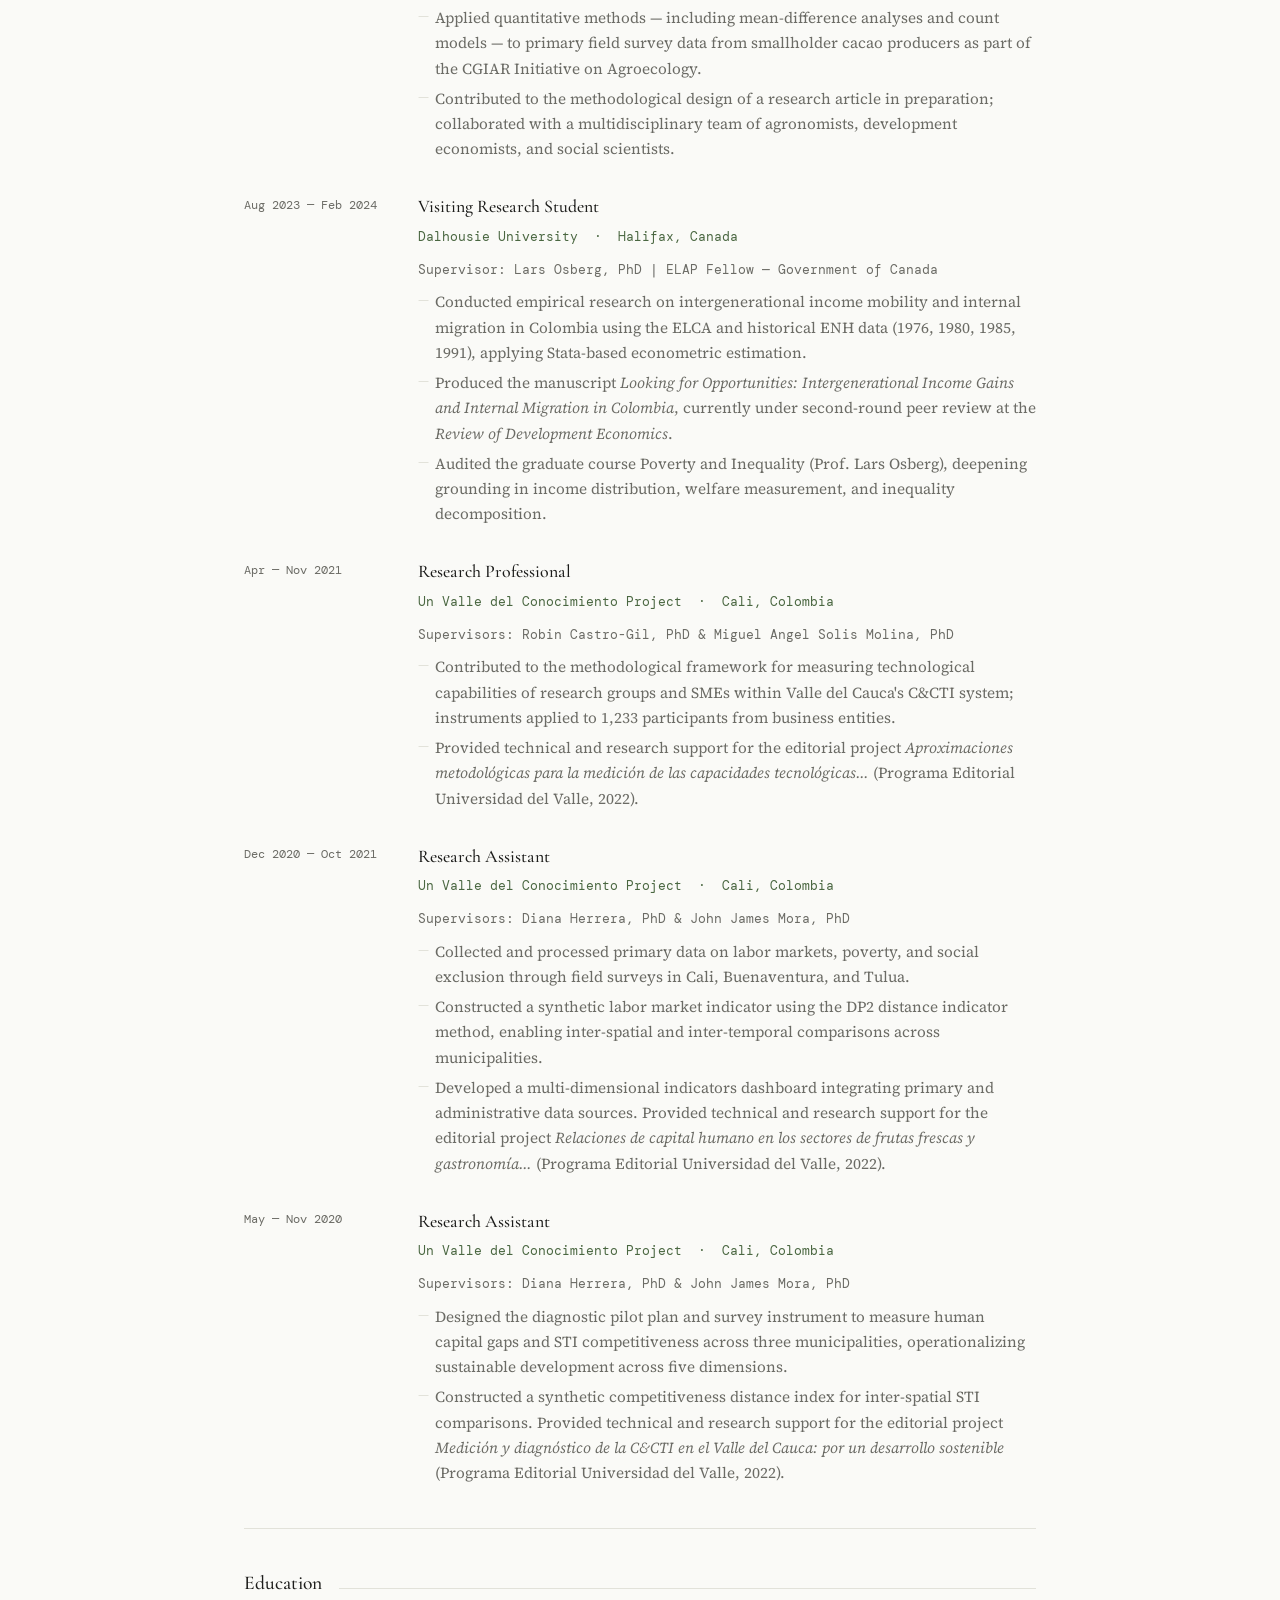
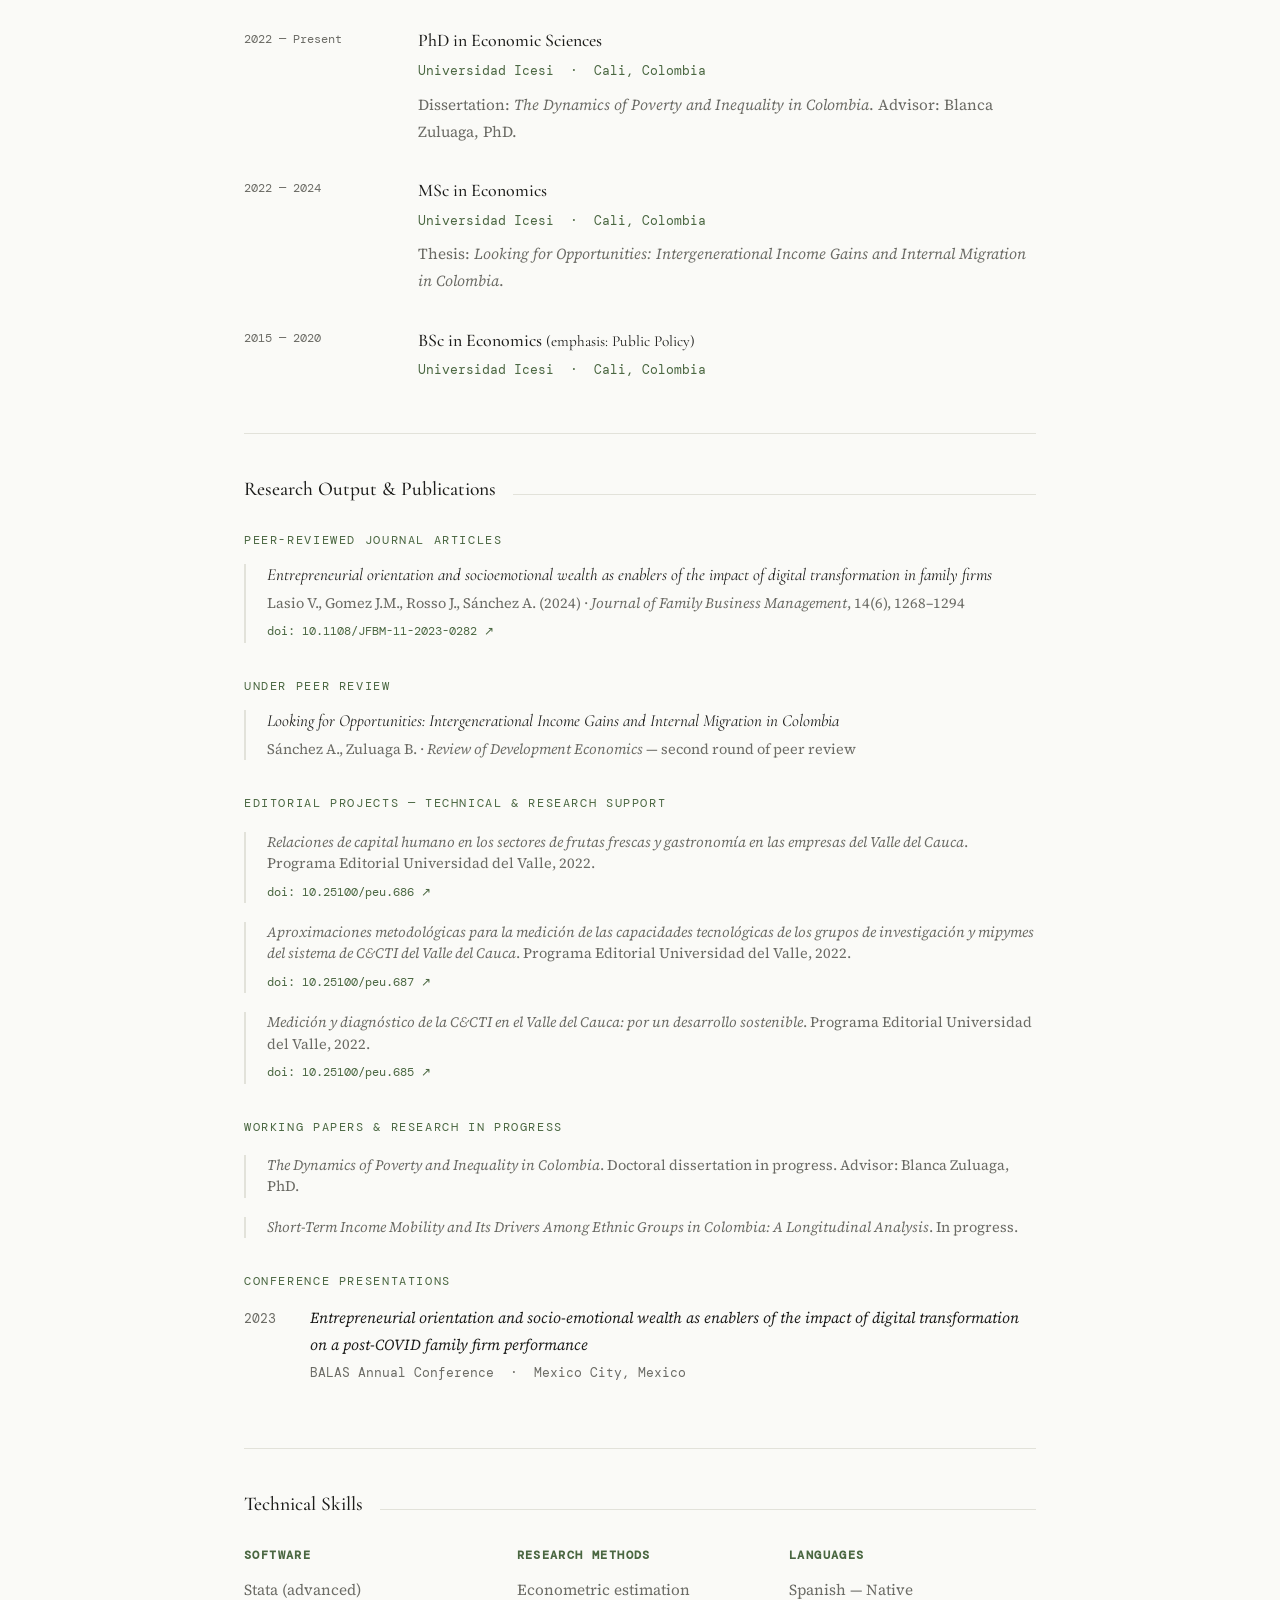
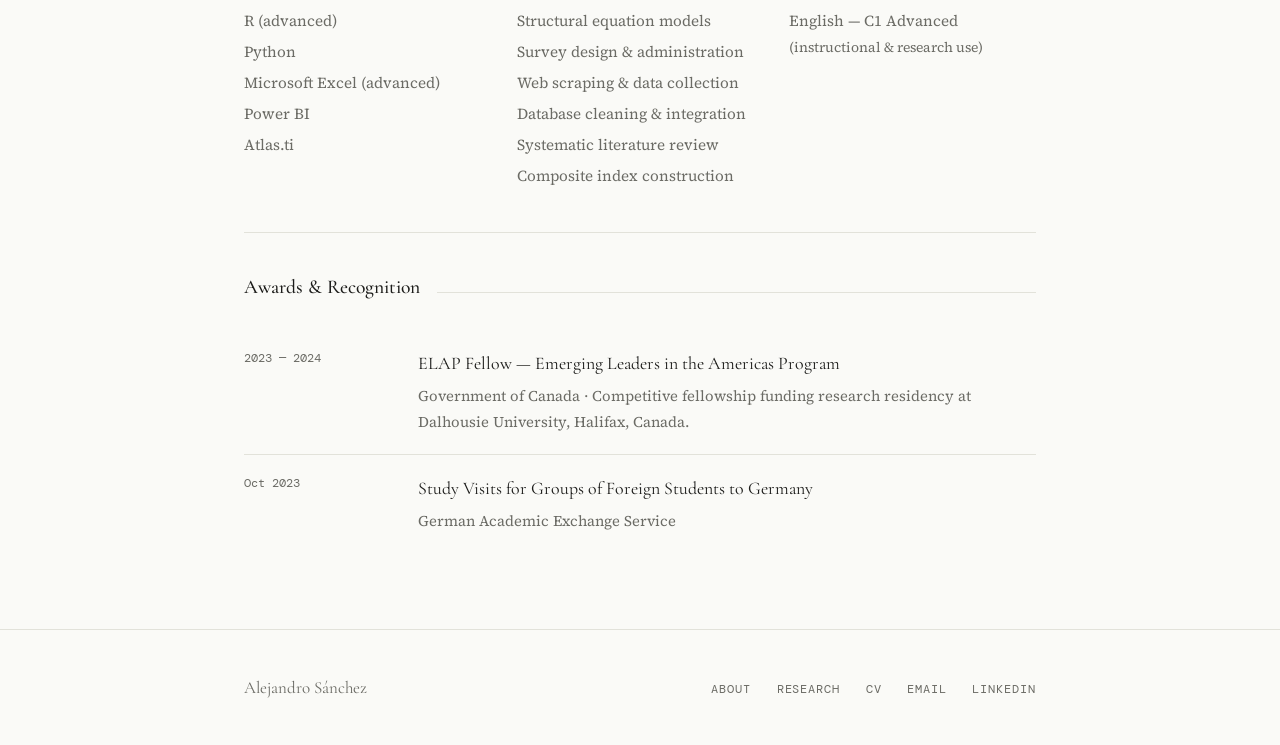
==== commit bfea7061: "Update cv.html" ====
--- a/cv.html
+++ b/cv.html
@@ -307,7 +307,7 @@
           <div class="award-year">Oct 2023</div>
           <div class="award-detail">
             <h4>Study Visits for Groups of Foreign Students to Germany</h4>
-            <p>Universidad Icesi</p>
+            <p>German Academic Exchange Service</p>
           </div>
         </div>
 
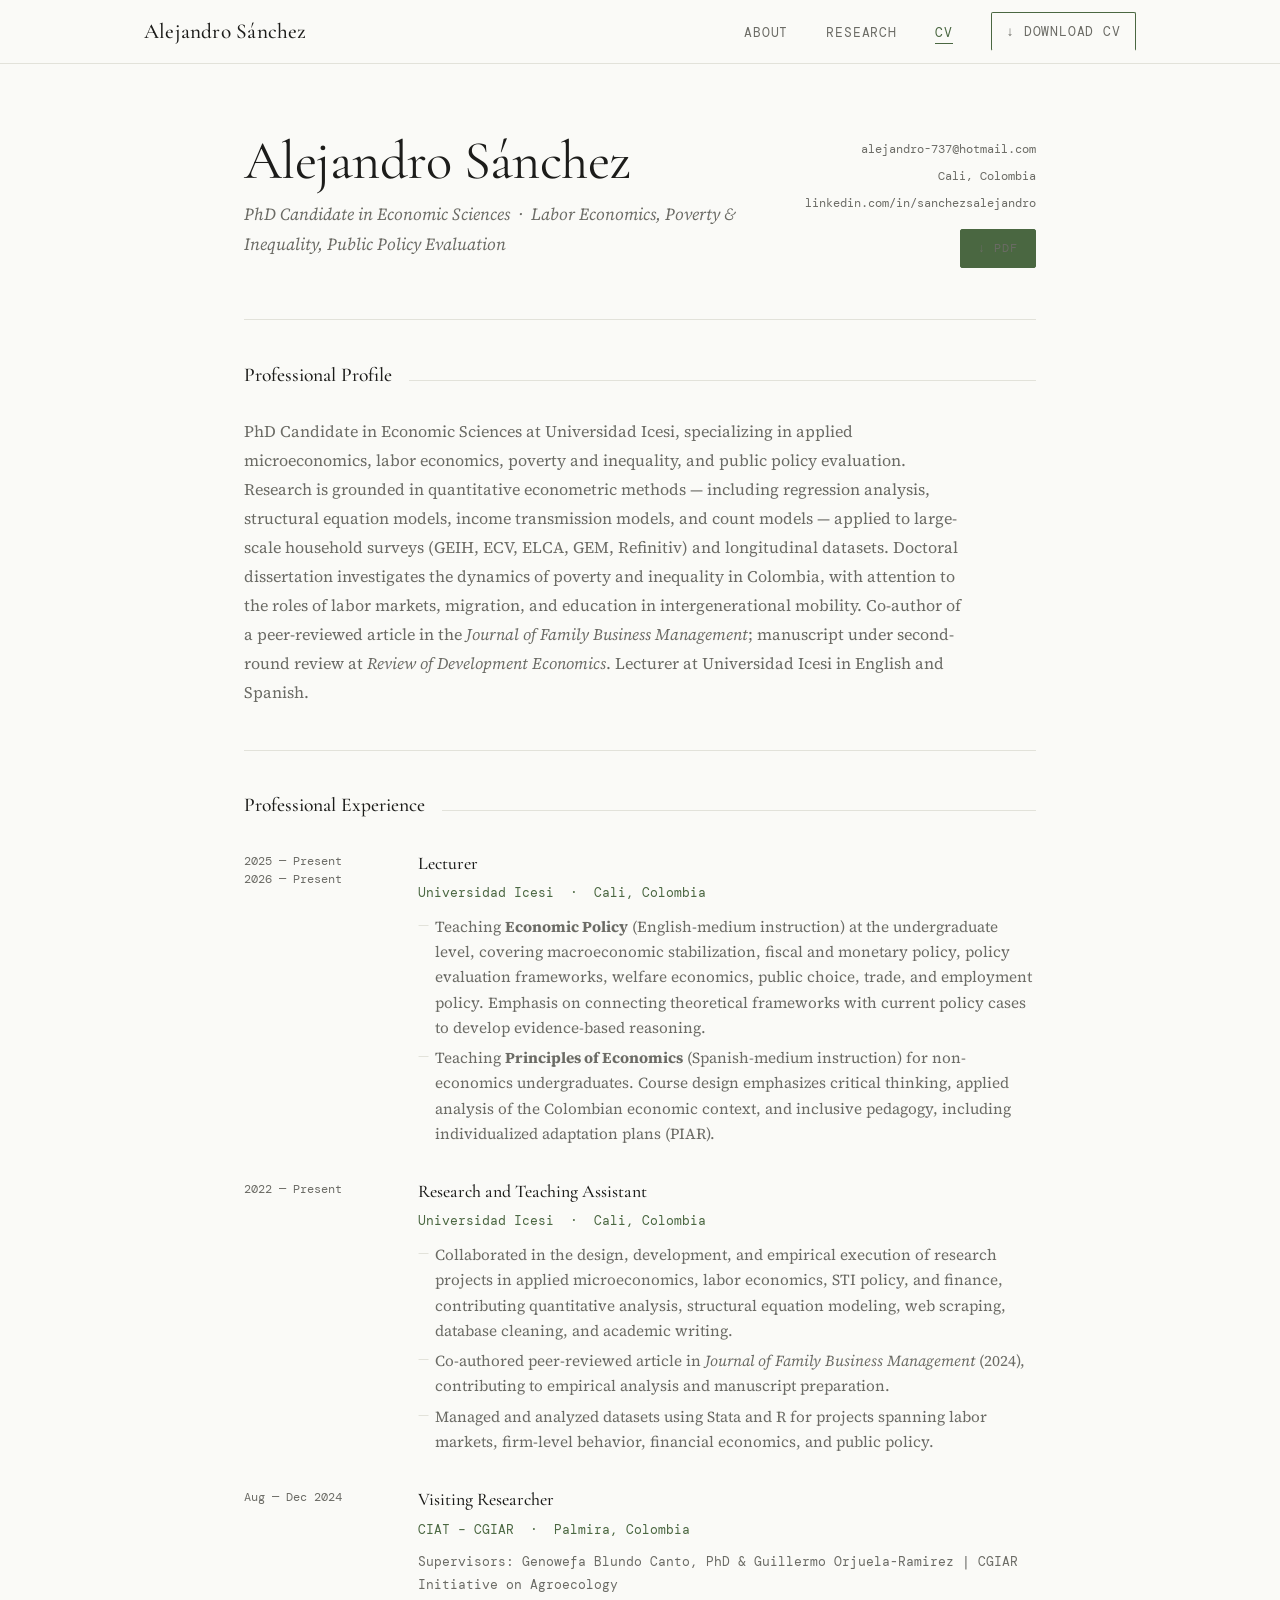
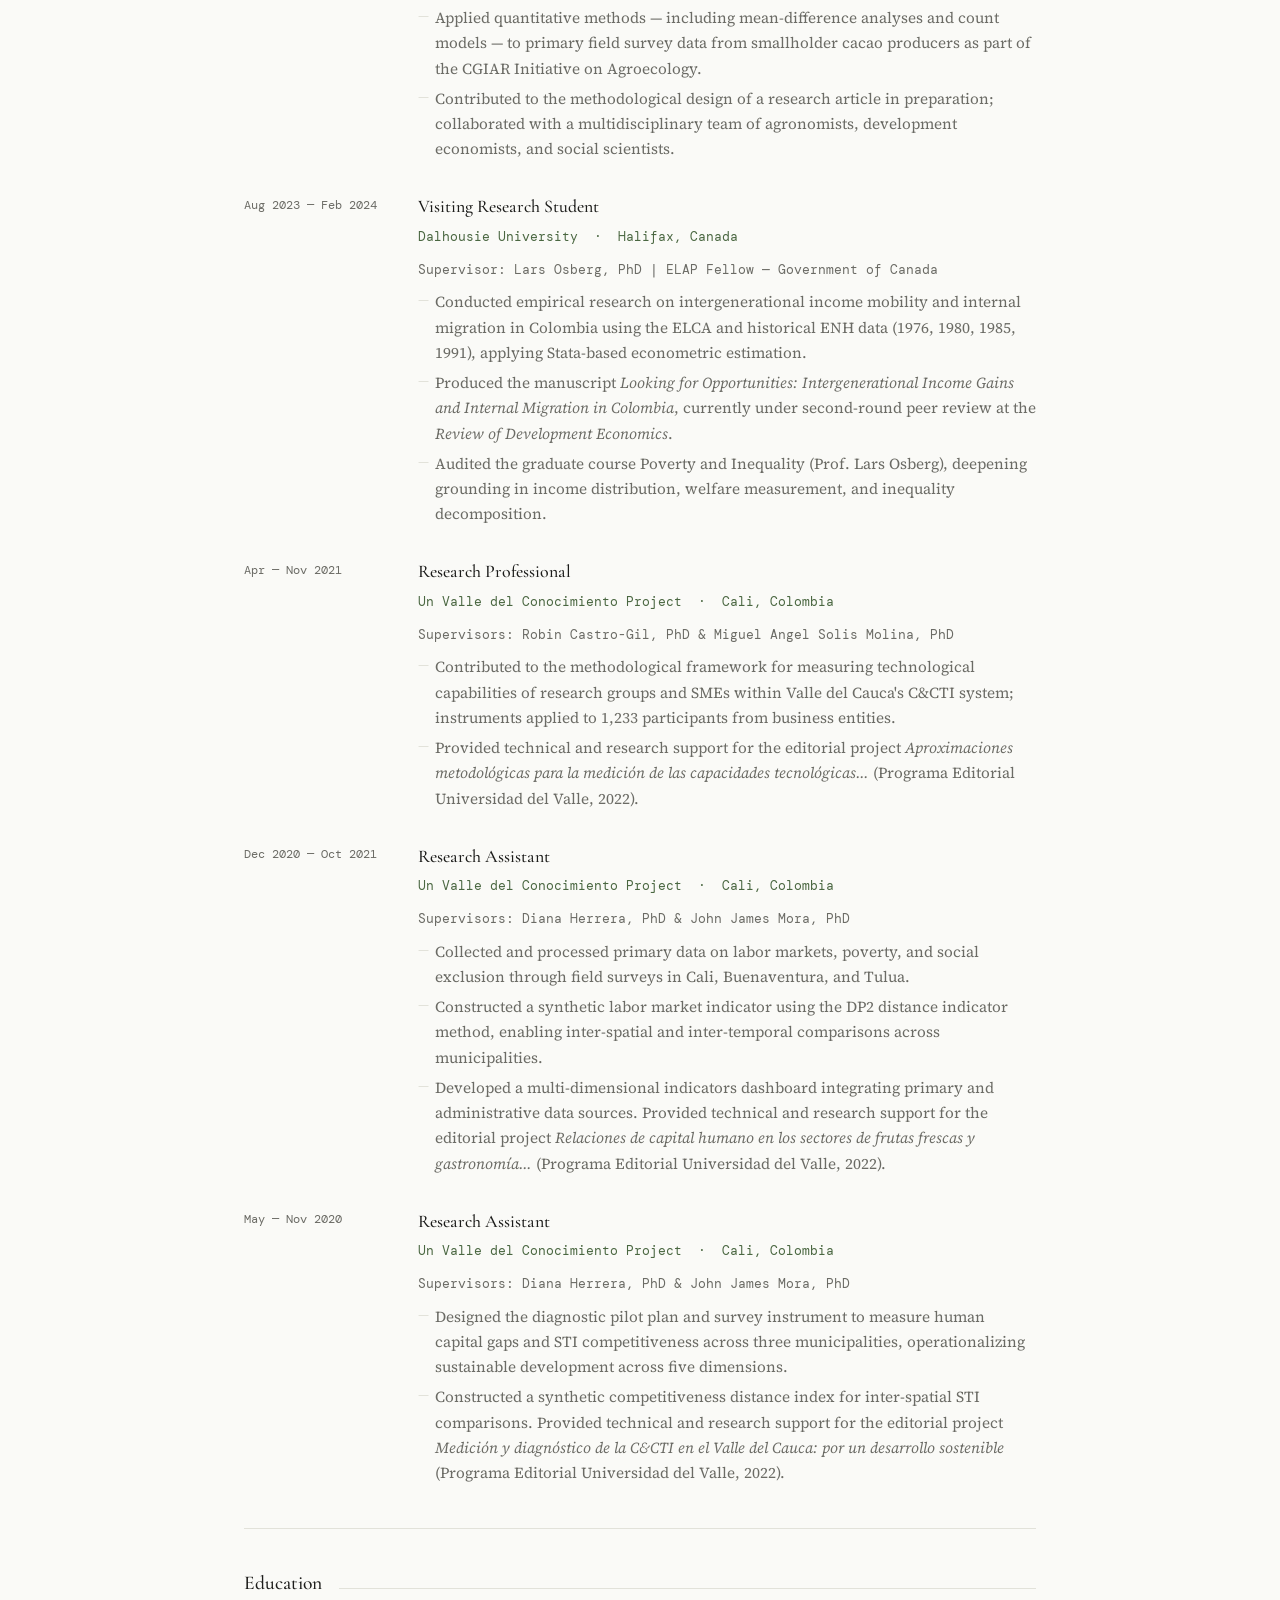
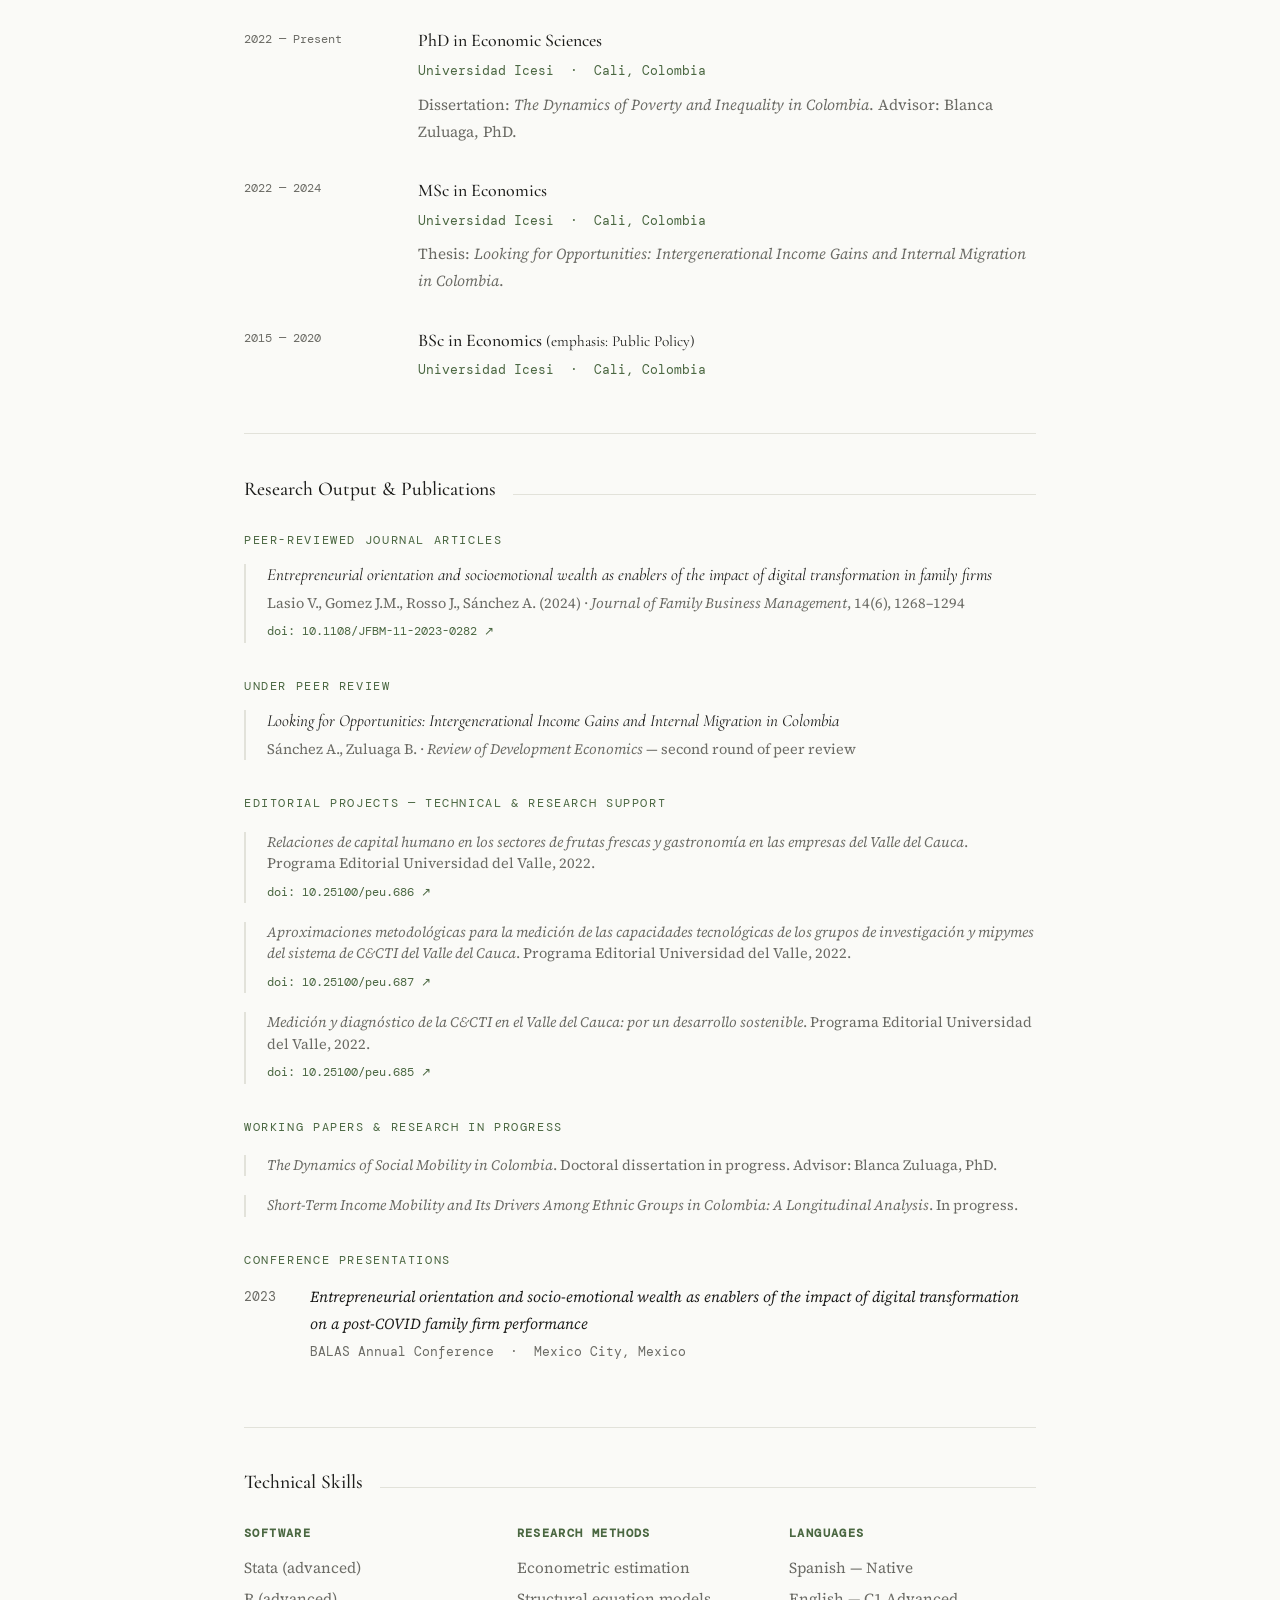
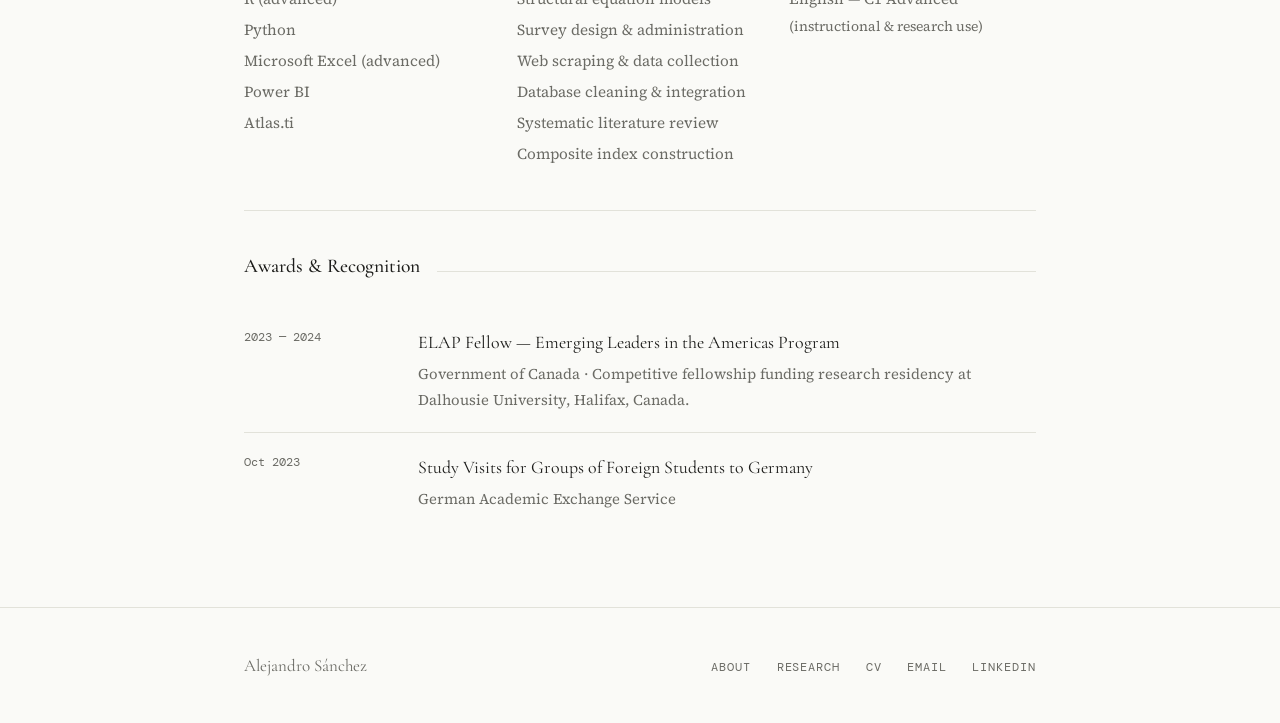
==== commit c8a9c6b4: "Update cv.html" ====
--- a/cv.html
+++ b/cv.html
@@ -234,7 +234,7 @@
           <div class="section-label" style="margin-bottom: 0.75rem;">Working Papers &amp; Research in Progress</div>
           <div class="pub-list" style="gap: 1.1rem;">
             <div class="pub-item" style="margin-left: 0;">
-              <div class="pub-meta" style="font-size: 0.85rem;"><em>The Dynamics of Poverty and Inequality in Colombia</em>. Doctoral dissertation in progress. Advisor: Blanca Zuluaga, PhD.</div>
+              <div class="pub-meta" style="font-size: 0.85rem;"><em>The Dynamics of Social Mobility in Colombia</em>. Doctoral dissertation in progress. Advisor: Blanca Zuluaga, PhD.</div>
             </div>
             <div class="pub-item" style="margin-left: 0;">
               <div class="pub-meta" style="font-size: 0.85rem;"><em>Short-Term Income Mobility and Its Drivers Among Ethnic Groups in Colombia: A Longitudinal Analysis</em>. In progress.</div>
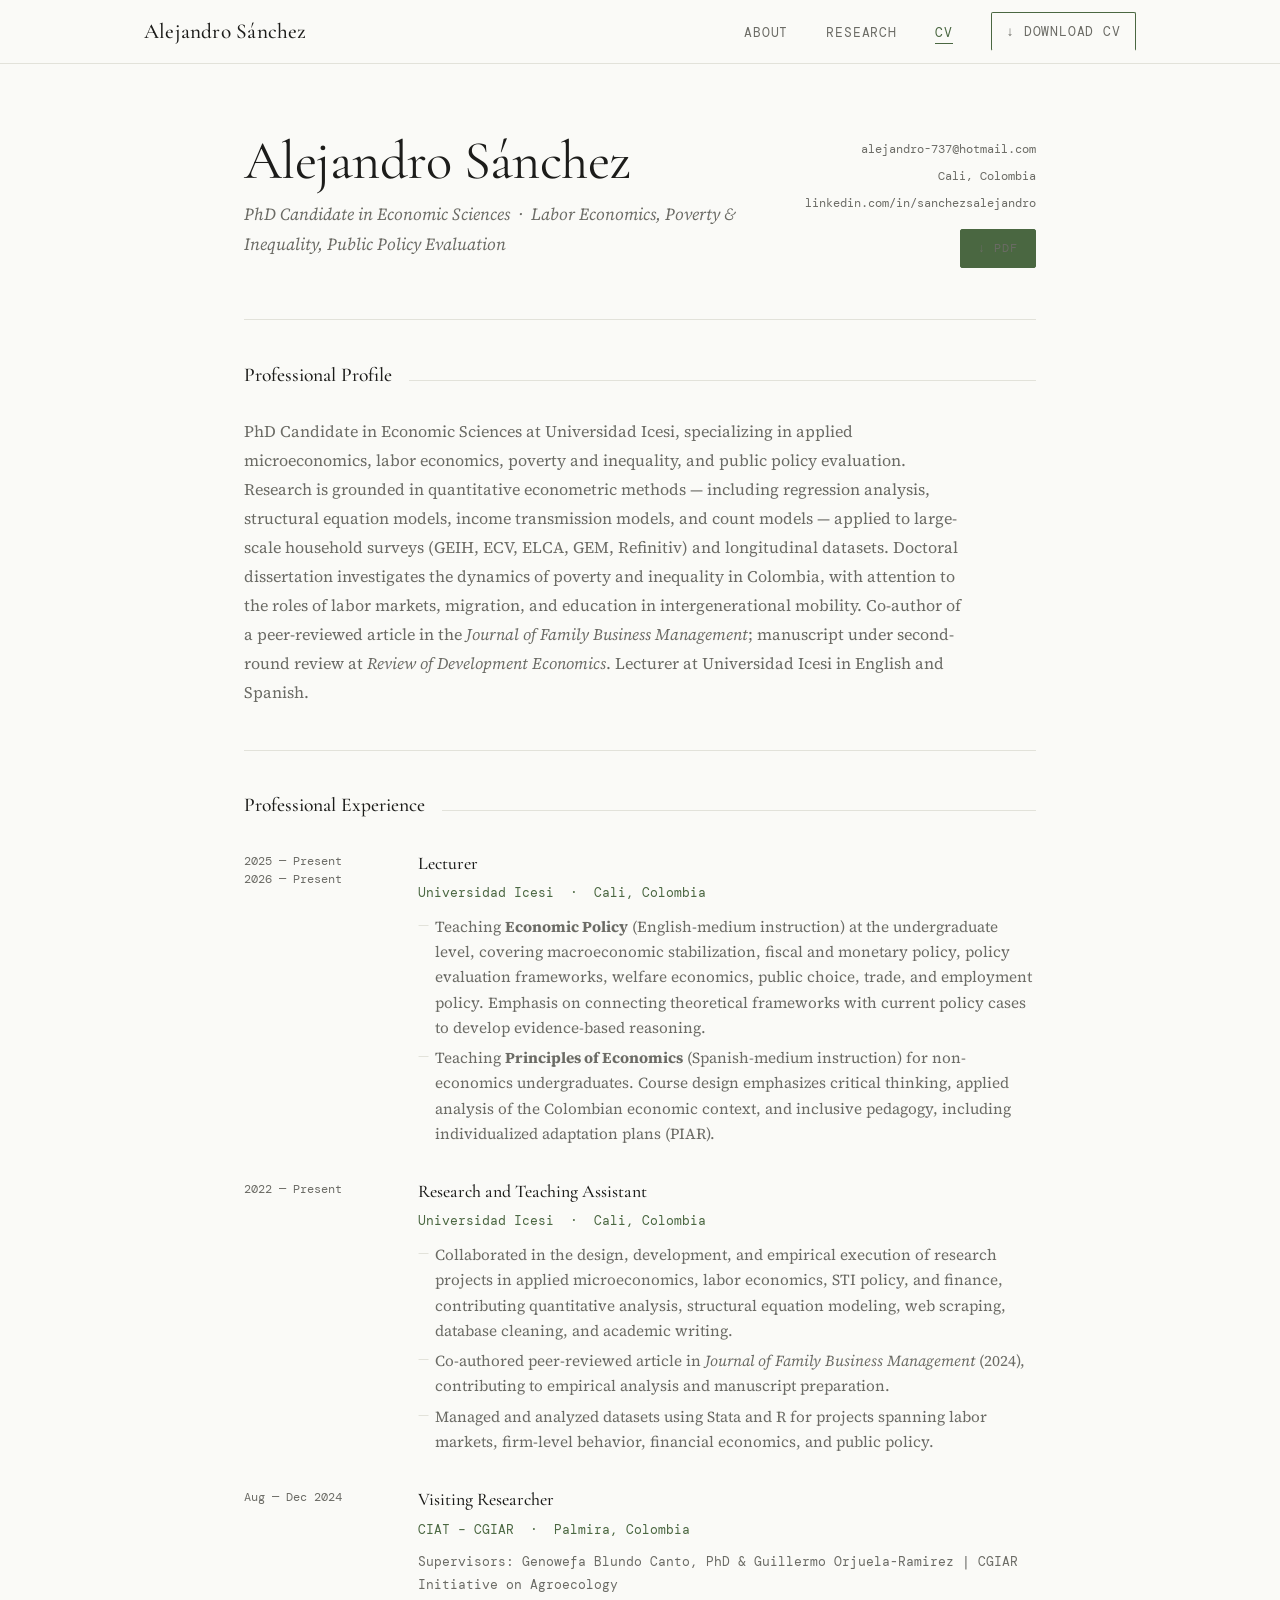
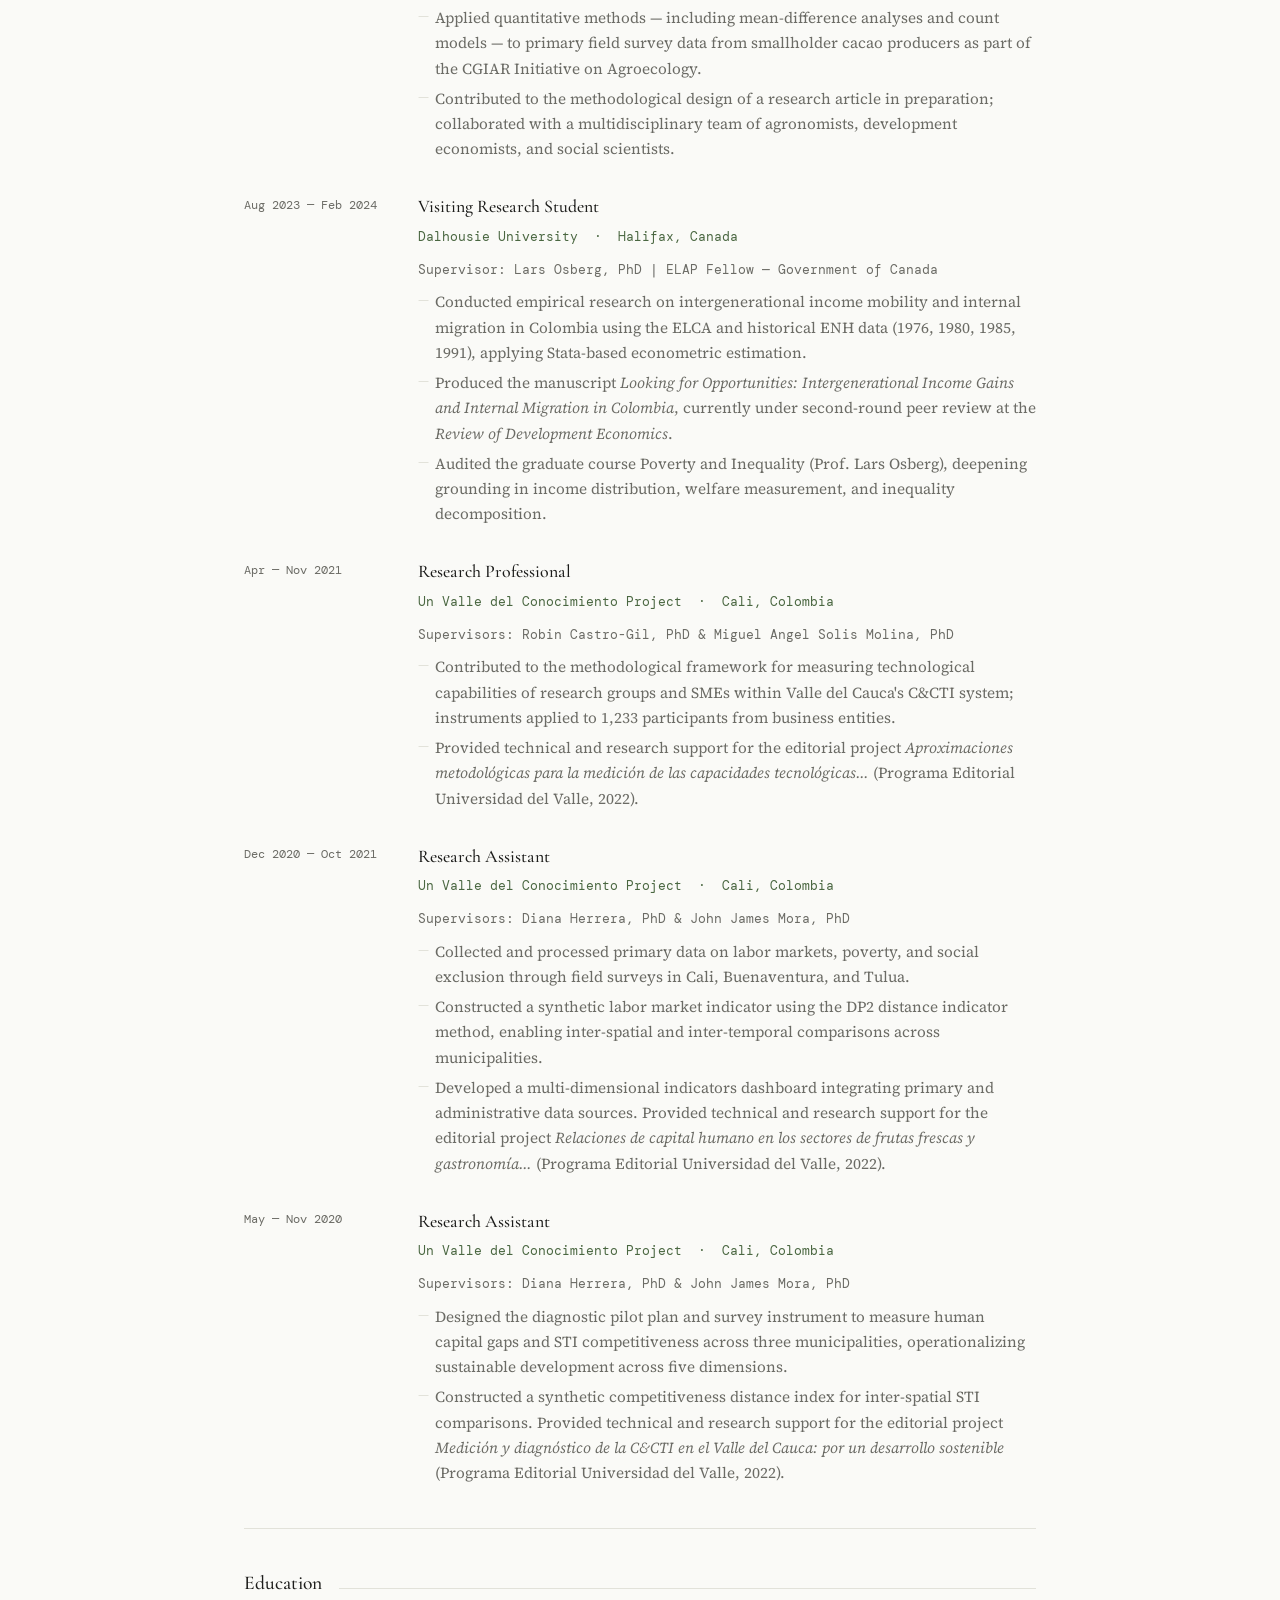
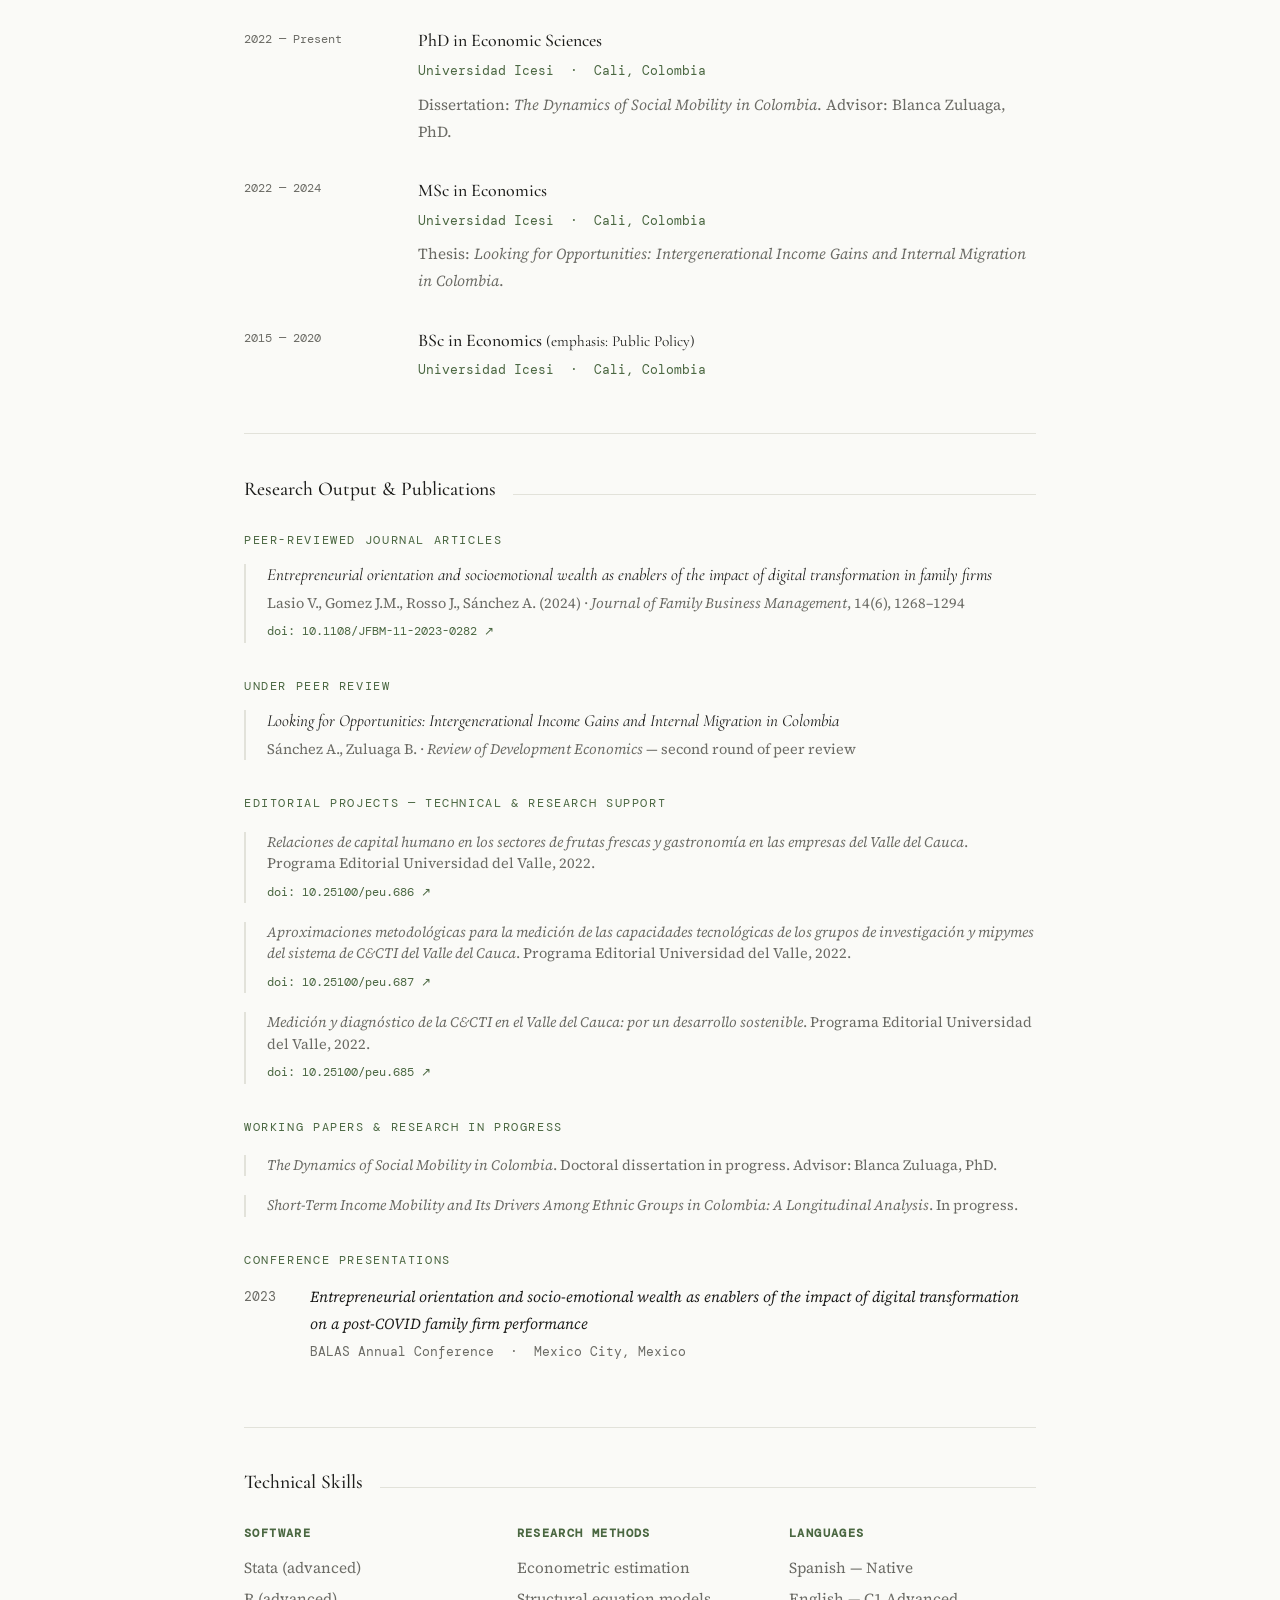
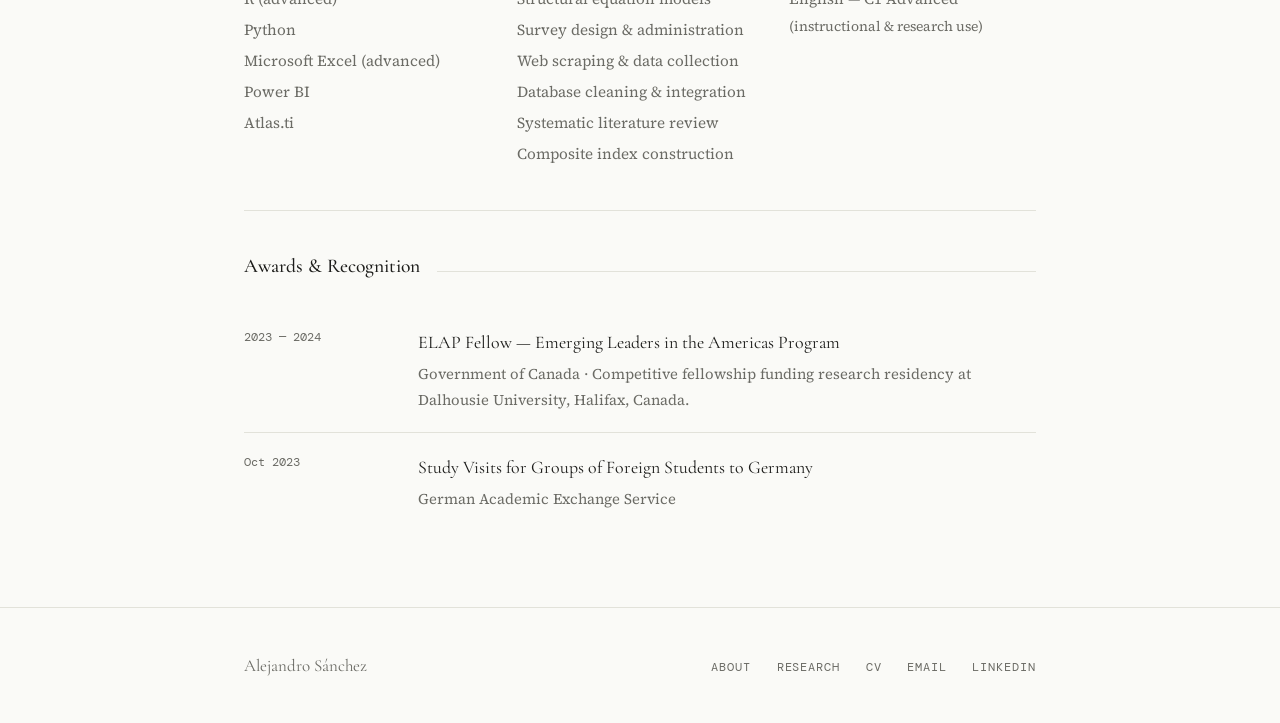
==== commit 6ec21072: "Update cv.html" ====
--- a/cv.html
+++ b/cv.html
@@ -169,7 +169,7 @@
           <div class="cv-entry-content">
             <h3>PhD in Economic Sciences</h3>
             <div class="cv-org">Universidad Icesi &nbsp;·&nbsp; Cali, Colombia</div>
-            <p style="font-size: 0.9rem; color: var(--text-muted);">Dissertation: <em>The Dynamics of Poverty and Inequality in Colombia</em>. Advisor: Blanca Zuluaga, PhD.</p>
+            <p style="font-size: 0.9rem; color: var(--text-muted);">Dissertation: <em>The Dynamics of Social Mobility in Colombia</em>. Advisor: Blanca Zuluaga, PhD.</p>
           </div>
         </div>
 
